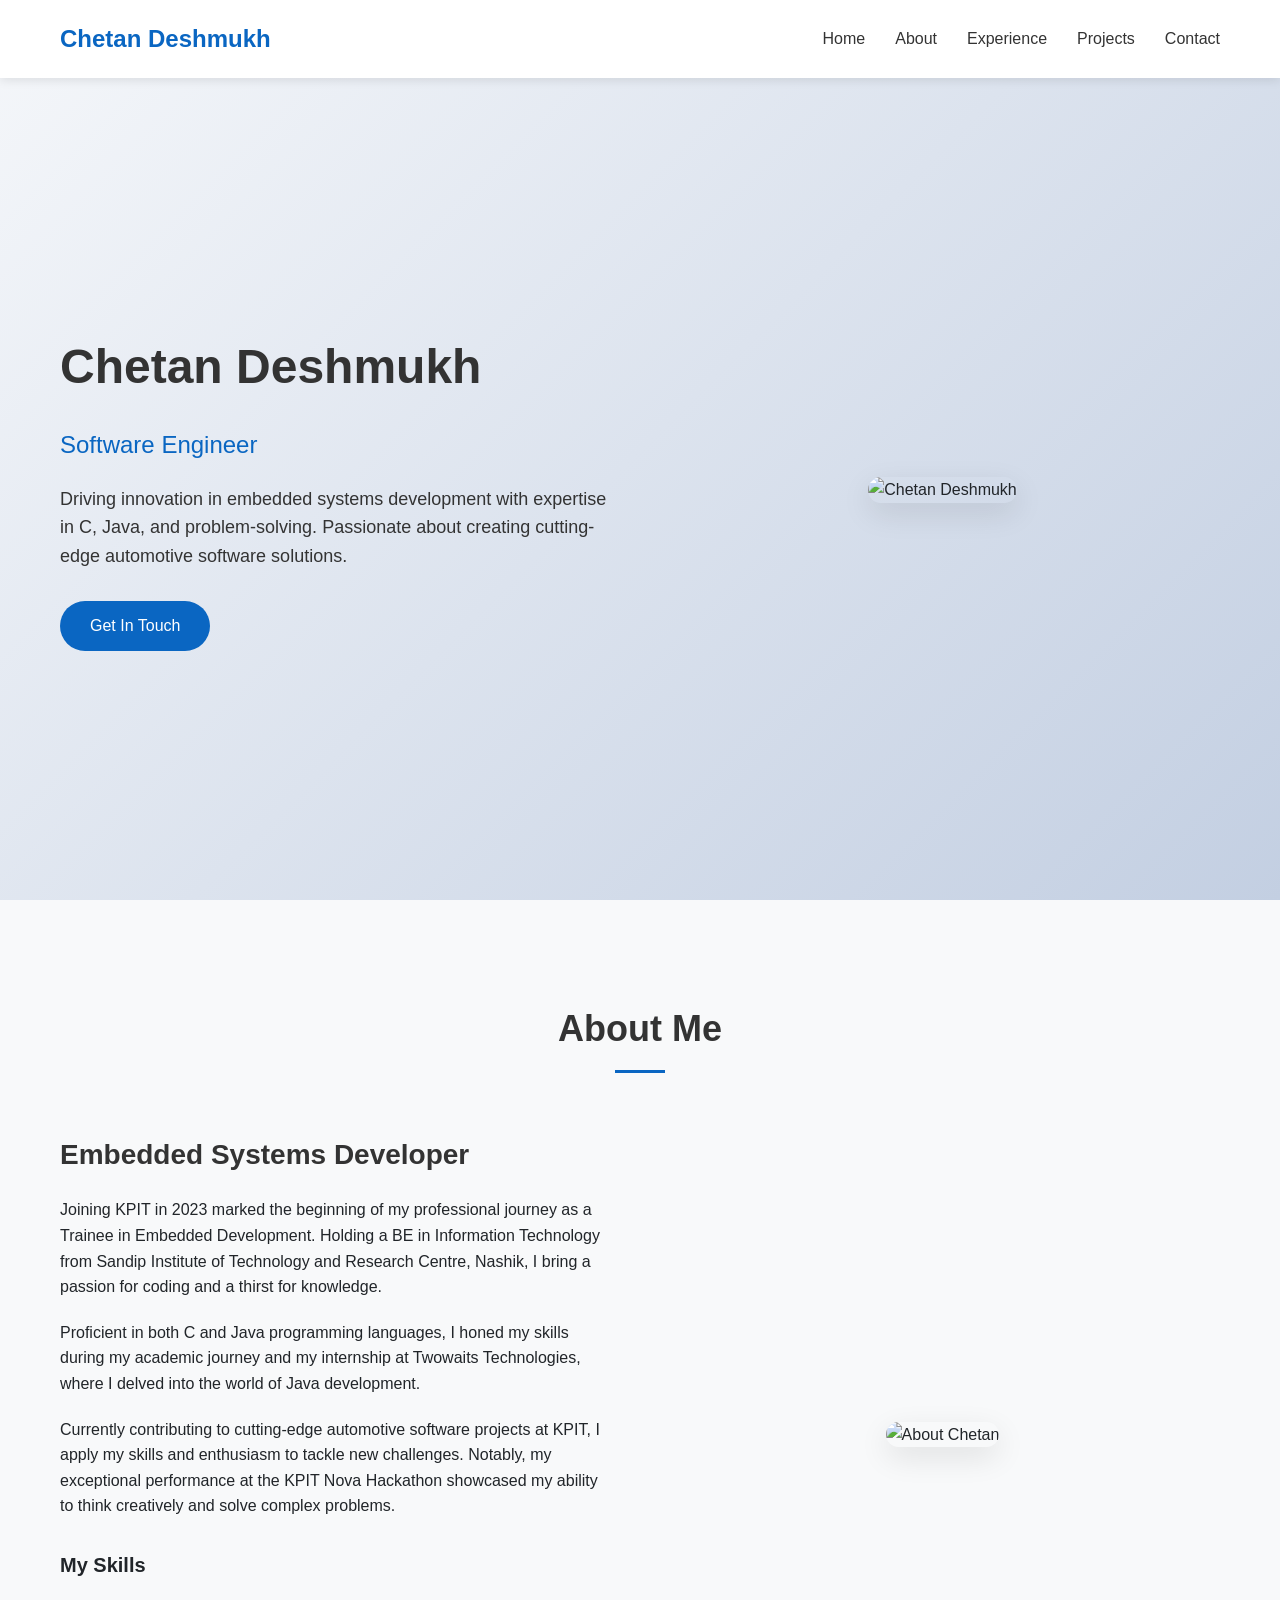
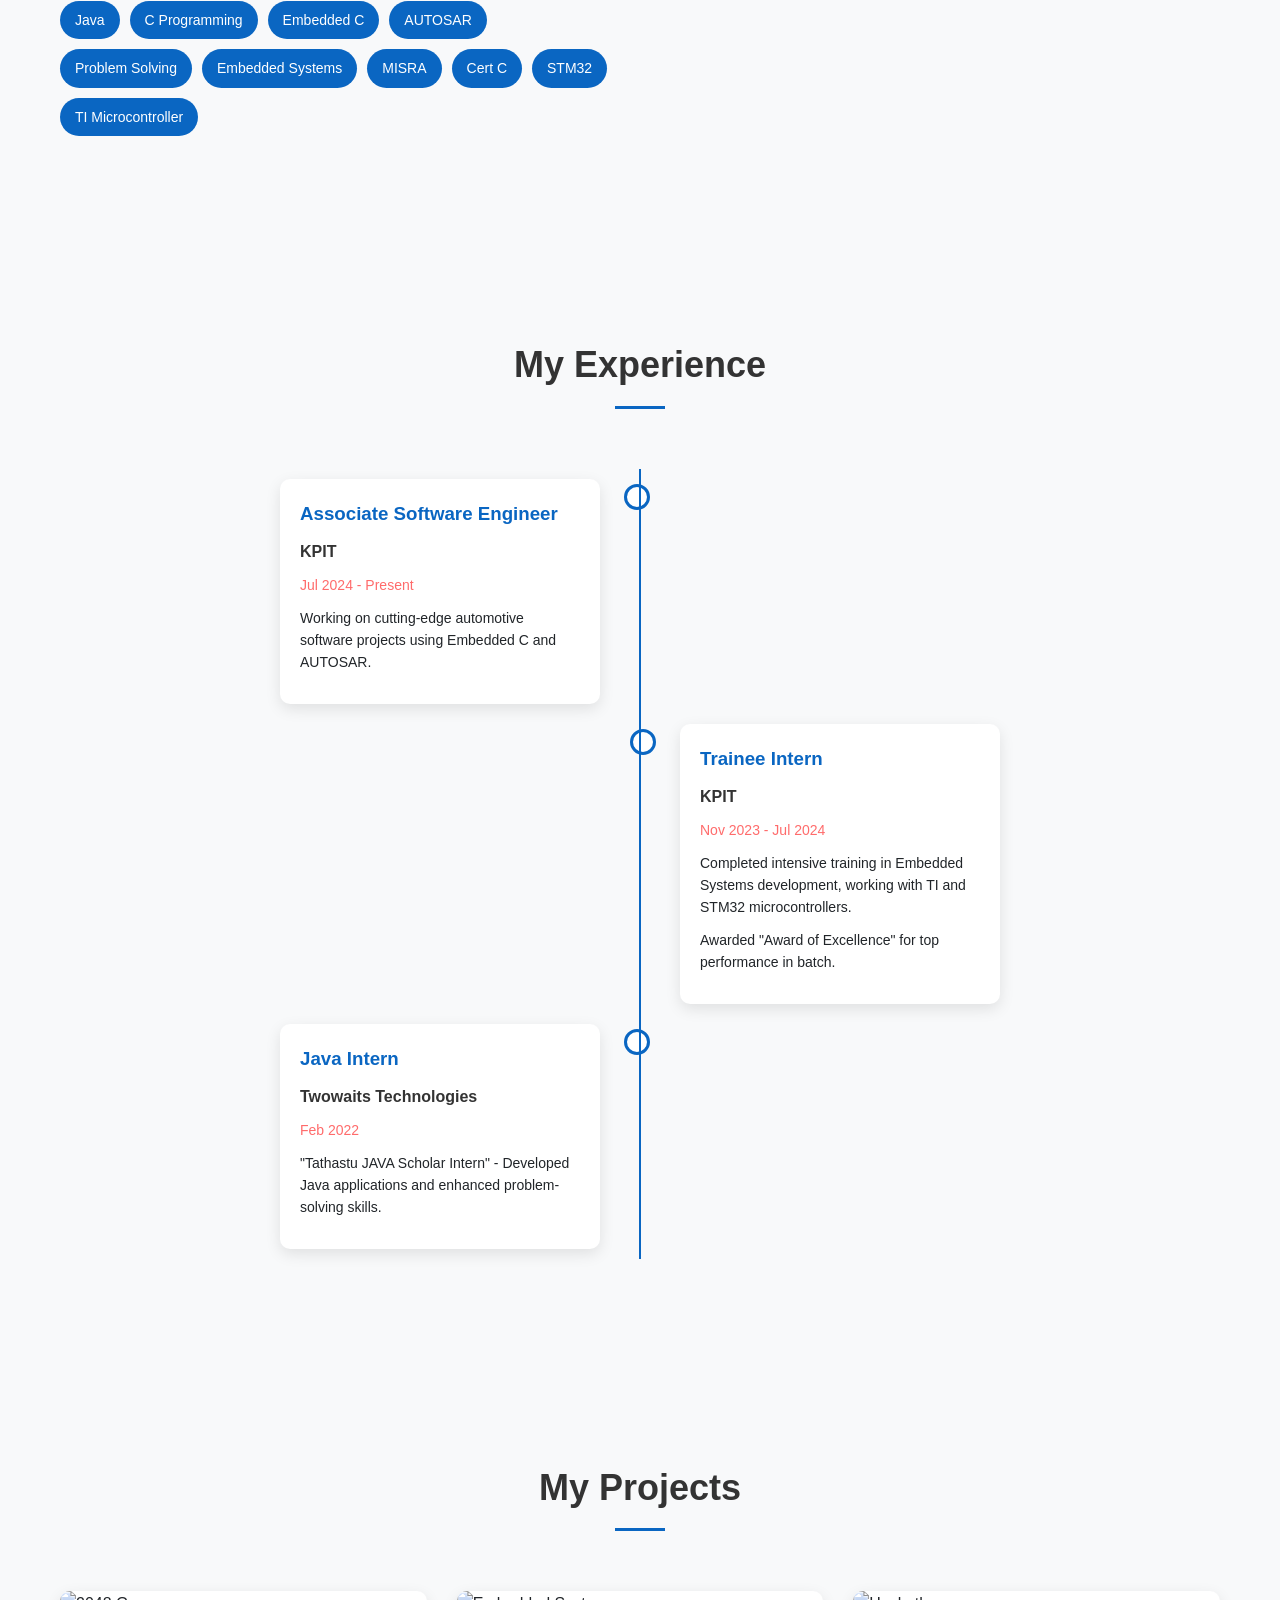
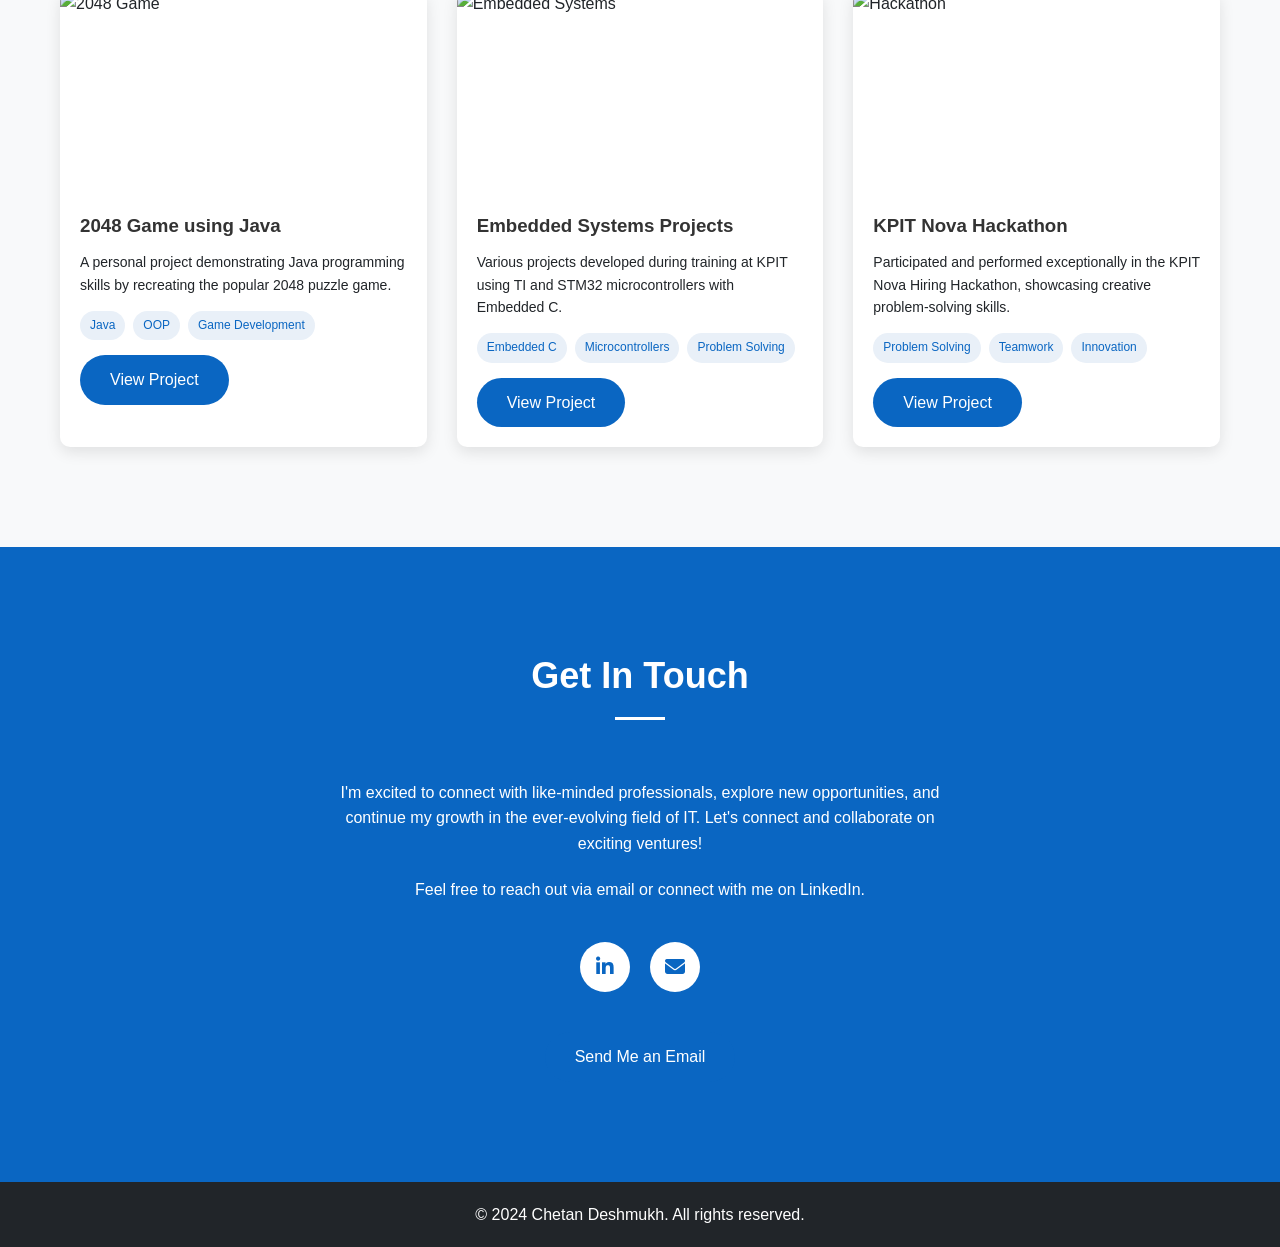
==== index.html @ 8b47ac36 "Initial Commit" ====
<!DOCTYPE html>
<html lang="en">
<head>
    <meta charset="UTF-8">
    <meta name="viewport" content="width=device-width, initial-scale=1.0">
    <title>Chetan Deshmukh | Associate Software Engineer</title>
    <link rel="stylesheet" href="https://cdnjs.cloudflare.com/ajax/libs/font-awesome/6.4.0/css/all.min.css">
    <style>
        :root {
            --primary-color: #0a66c2;
            --secondary-color: #333;
            --light-color: #f8f9fa;
            --dark-color: #212529;
            --accent-color: #ff6b6b;
        }
        
        * {
            margin: 0;
            padding: 0;
            box-sizing: border-box;
            font-family: 'Segoe UI', Tahoma, Geneva, Verdana, sans-serif;
        }
        
        body {
            background-color: var(--light-color);
            color: var(--dark-color);
            line-height: 1.6;
        }
        
        a {
            text-decoration: none;
            color: var(--primary-color);
        }
        
        .container {
            max-width: 1200px;
            margin: 0 auto;
            padding: 0 20px;
        }
        
        /* Header */
        header {
            background-color: white;
            box-shadow: 0 2px 10px rgba(0, 0, 0, 0.1);
            position: fixed;
            width: 100%;
            top: 0;
            z-index: 1000;
        }
        
        nav {
            display: flex;
            justify-content: space-between;
            align-items: center;
            padding: 20px 0;
        }
        
        .logo {
            font-size: 24px;
            font-weight: 700;
            color: var(--primary-color);
        }
        
        .nav-links {
            display: flex;
            list-style: none;
        }
        
        .nav-links li {
            margin-left: 30px;
        }
        
        .nav-links a {
            color: var(--secondary-color);
            font-weight: 500;
            transition: color 0.3s;
        }
        
        .nav-links a:hover {
            color: var(--primary-color);
        }
        
        .hamburger {
            display: none;
            cursor: pointer;
        }
        
        /* Hero Section */
        .hero {
            height: 100vh;
            display: flex;
            align-items: center;
            padding-top: 80px;
            background: linear-gradient(135deg, #f5f7fa 0%, #c3cfe2 100%);
        }
        
        .hero-content {
            display: flex;
            align-items: center;
            justify-content: space-between;
        }
        
        .hero-text {
            flex: 1;
            padding-right: 50px;
        }
        
        .hero-text h1 {
            font-size: 48px;
            margin-bottom: 20px;
            color: var(--secondary-color);
        }
        
        .hero-text h2 {
            font-size: 24px;
            color: var(--primary-color);
            margin-bottom: 20px;
            font-weight: 500;
        }
        
        .hero-text p {
            font-size: 18px;
            margin-bottom: 30px;
            color: var(--secondary-color);
        }
        
        .btn {
            display: inline-block;
            background-color: var(--primary-color);
            color: white;
            padding: 12px 30px;
            border-radius: 30px;
            font-weight: 500;
            transition: all 0.3s;
            border: none;
            cursor: pointer;
        }
        
        .btn:hover {
            background-color: #084a8e;
            transform: translateY(-3px);
        }
        
        .hero-image {
            flex: 1;
            text-align: center;
        }
        
        .hero-image img {
            max-width: 100%;
            border-radius: 20px;
            box-shadow: 0 10px 30px rgba(0, 0, 0, 0.1);
        }
        
        /* About Section */
        .section {
            padding: 100px 0;
        }
        
        .section-title {
            text-align: center;
            margin-bottom: 60px;
        }
        
        .section-title h2 {
            font-size: 36px;
            color: var(--secondary-color);
            position: relative;
            display: inline-block;
            padding-bottom: 15px;
        }
        
        .section-title h2::after {
            content: '';
            position: absolute;
            width: 50px;
            height: 3px;
            background-color: var(--primary-color);
            bottom: 0;
            left: 50%;
            transform: translateX(-50%);
        }
        
        .about-content {
            display: flex;
            align-items: center;
            justify-content: space-between;
        }
        
        .about-text {
            flex: 1;
            padding-right: 50px;
        }
        
        .about-text h3 {
            font-size: 28px;
            margin-bottom: 20px;
            color: var(--secondary-color);
        }
        
        .about-text p {
            margin-bottom: 20px;
            font-size: 16px;
        }
        
        .skills {
            margin-top: 30px;
        }
        
        .skills h4 {
            margin-bottom: 20px;
            font-size: 20px;
        }
        
        .skill-tags {
            display: flex;
            flex-wrap: wrap;
            gap: 10px;
        }
        
        .skill-tag {
            background-color: var(--primary-color);
            color: white;
            padding: 8px 15px;
            border-radius: 20px;
            font-size: 14px;
        }
        
        .about-image {
            flex: 1;
            text-align: center;
        }
        
        .about-image img {
            max-width: 100%;
            border-radius: 20px;
            box-shadow: 0 10px 30px rgba(0, 0, 0, 0.1);
        }
        
        /* Experience Section */
        .timeline {
            position: relative;
            max-width: 800px;
            margin: 0 auto;
        }
        
        .timeline::after {
            content: '';
            position: absolute;
            width: 2px;
            background-color: var(--primary-color);
            top: 0;
            bottom: 0;
            left: 50%;
            margin-left: -1px;
        }
        
        .timeline-item {
            padding: 10px 40px;
            position: relative;
            width: 50%;
            box-sizing: border-box;
        }
        
        .timeline-item::after {
            content: '';
            position: absolute;
            width: 20px;
            height: 20px;
            background-color: white;
            border: 3px solid var(--primary-color);
            border-radius: 50%;
            top: 15px;
            z-index: 1;
        }
        
        .left {
            left: 0;
        }
        
        .right {
            left: 50%;
        }
        
        .left::after {
            right: -10px;
        }
        
        .right::after {
            left: -10px;
        }
        
        .timeline-content {
            padding: 20px;
            background-color: white;
            border-radius: 10px;
            box-shadow: 0 5px 15px rgba(0, 0, 0, 0.1);
        }
        
        .timeline-content h3 {
            margin-bottom: 10px;
            color: var(--primary-color);
        }
        
        .timeline-content h4 {
            margin-bottom: 10px;
            color: var(--secondary-color);
        }
        
        .timeline-content p {
            margin-bottom: 10px;
            font-size: 14px;
        }
        
        .timeline-date {
            color: var(--accent-color);
            font-weight: 500;
        }
        
        /* Projects Section */
        .projects-grid {
            display: grid;
            grid-template-columns: repeat(auto-fill, minmax(300px, 1fr));
            gap: 30px;
        }
        
        .project-card {
            background-color: white;
            border-radius: 10px;
            overflow: hidden;
            box-shadow: 0 5px 15px rgba(0, 0, 0, 0.1);
            transition: transform 0.3s;
        }
        
        .project-card:hover {
            transform: translateY(-10px);
        }
        
        .project-image {
            height: 200px;
            overflow: hidden;
        }
        
        .project-image img {
            width: 100%;
            height: 100%;
            object-fit: cover;
            transition: transform 0.5s;
        }
        
        .project-card:hover .project-image img {
            transform: scale(1.1);
        }
        
        .project-info {
            padding: 20px;
        }
        
        .project-info h3 {
            margin-bottom: 10px;
            color: var(--secondary-color);
        }
        
        .project-info p {
            margin-bottom: 15px;
            font-size: 14px;
        }
        
        .project-tags {
            display: flex;
            flex-wrap: wrap;
            gap: 8px;
            margin-bottom: 15px;
        }
        
        .project-tag {
            background-color: #e9f0f8;
            color: var(--primary-color);
            padding: 5px 10px;
            border-radius: 15px;
            font-size: 12px;
        }
        
        /* Contact Section */
        .contact {
            background-color: var(--primary-color);
            color: white;
            text-align: center;
        }
        
        .contact .section-title h2 {
            color: white;
        }
        
        .contact .section-title h2::after {
            background-color: white;
        }
        
        .contact-info {
            max-width: 600px;
            margin: 0 auto 40px;
        }
        
        .contact-info p {
            margin-bottom: 20px;
        }
        
        .social-links {
            display: flex;
            justify-content: center;
            gap: 20px;
            margin-bottom: 40px;
        }
        
        .social-link {
            width: 50px;
            height: 50px;
            border-radius: 50%;
            background-color: white;
            color: var(--primary-color);
            display: flex;
            align-items: center;
            justify-content: center;
            font-size: 20px;
            transition: all 0.3s;
        }
        
        .social-link:hover {
            transform: translateY(-5px);
            box-shadow: 0 5px 15px rgba(0, 0, 0, 0.2);
        }
        
        /* Footer */
        footer {
            background-color: var(--dark-color);
            color: white;
            text-align: center;
            padding: 20px 0;
        }
        
        /* Responsive Design */
        @media (max-width: 992px) {
            .hero-content, .about-content {
                flex-direction: column;
            }
            
            .hero-text, .about-text {
                padding-right: 0;
                margin-bottom: 40px;
                text-align: center;
            }
            
            .hero-image, .about-image {
                margin-top: 40px;
            }
            
            .timeline::after {
                left: 31px;
            }
            
            .timeline-item {
                width: 100%;
                padding-left: 70px;
                padding-right: 25px;
            }
            
            .timeline-item::after {
                left: 21px;
            }
            
            .left, .right {
                left: 0;
            }
        }
        
        @media (max-width: 768px) {
            .nav-links {
                display: none;
                position: absolute;
                top: 80px;
                left: 0;
                width: 100%;
                background-color: white;
                flex-direction: column;
                padding: 20px 0;
                box-shadow: 0 5px 10px rgba(0, 0, 0, 0.1);
            }
            
            .nav-links.active {
                display: flex;
            }
            
            .nav-links li {
                margin: 10px 0;
                text-align: center;
            }
            
            .hamburger {
                display: block;
            }
            
            .hero-text h1 {
                font-size: 36px;
            }
            
            .hero-text h2 {
                font-size: 20px;
            }
            
            .section-title h2 {
                font-size: 30px;
            }
        }
    </style>
</head>
<body>
    <!-- Header -->
    <header>
        <div class="container">
            <nav>
                <div class="logo">Chetan Deshmukh</div>
                <ul class="nav-links">
                    <li><a href="#home">Home</a></li>
                    <li><a href="#about">About</a></li>
                    <li><a href="#experience">Experience</a></li>
                    <li><a href="#projects">Projects</a></li>
                    <li><a href="#contact">Contact</a></li>
                </ul>
                <div class="hamburger">
                    <i class="fas fa-bars"></i>
                </div>
            </nav>
        </div>
    </header>

    <!-- Hero Section -->
    <section class="hero" id="home">
        <div class="container">
            <div class="hero-content">
                <div class="hero-text">
                    <h1>Chetan Deshmukh</h1>
                    <h2>Software Engineer</h2>
                    <p>Driving innovation in embedded systems development with expertise in C, Java, and problem-solving. Passionate about creating cutting-edge automotive software solutions.</p>
                    <a href="#contact" class="btn">Get In Touch</a>
                </div>
                <div class="hero-image">
                    <img src="https://images.unsplash.com/photo-1571171637578-41bc2dd41cd2?ixlib=rb-4.0.3&ixid=M3wxMjA3fDB8MHxwaG90by1wYWdlfHx8fGVufDB8fHx8fA%3D%3D&auto=format&fit=crop&w=800&q=80" alt="Chetan Deshmukh">
                </div>
            </div>
        </div>
    </section>

    <!-- About Section -->
    <section class="section" id="about">
        <div class="container">
            <div class="section-title">
                <h2>About Me</h2>
            </div>
            <div class="about-content">
                <div class="about-text">
                    <h3>Embedded Systems Developer</h3>
                    <p>Joining KPIT in 2023 marked the beginning of my professional journey as a Trainee in Embedded Development. Holding a BE in Information Technology from Sandip Institute of Technology and Research Centre, Nashik, I bring a passion for coding and a thirst for knowledge.</p>
                    <p>Proficient in both C and Java programming languages, I honed my skills during my academic journey and my internship at Twowaits Technologies, where I delved into the world of Java development.</p>
                    <p>Currently contributing to cutting-edge automotive software projects at KPIT, I apply my skills and enthusiasm to tackle new challenges. Notably, my exceptional performance at the KPIT Nova Hackathon showcased my ability to think creatively and solve complex problems.</p>
                    
                    <div class="skills">
                        <h4>My Skills</h4>
                        <div class="skill-tags">
                            <span class="skill-tag">Java</span>
                            <span class="skill-tag">C Programming</span>
                            <span class="skill-tag">Embedded C</span>
                            <span class="skill-tag">AUTOSAR</span>
                            <span class="skill-tag">Problem Solving</span>
                            <span class="skill-tag">Embedded Systems</span>
                            <span class="skill-tag">MISRA</span>
                            <span class="skill-tag">Cert C</span>
                            <span class="skill-tag">STM32</span>
                            <span class="skill-tag">TI Microcontroller</span>
                        </div>
                    </div>
                </div>
                <div class="about-image">
                    <img src="https://images.unsplash.com/photo-1551033406-611cf9a28f67?ixlib=rb-4.0.3&ixid=M3wxMjA3fDB8MHxwaG90by1wYWdlfHx8fGVufDB8fHx8fA%3D%3D&auto=format&fit=crop&w=800&q=80" alt="About Chetan">
                </div>
            </div>
        </div>
    </section>

    <!-- Experience Section -->
    <section class="section" id="experience">
        <div class="container">
            <div class="section-title">
                <h2>My Experience</h2>
            </div>
            <div class="timeline">
                <div class="timeline-item left">
                    <div class="timeline-content">
                        <h3>Associate Software Engineer</h3>
                        <h4>KPIT</h4>
                        <p class="timeline-date">Jul 2024 - Present</p>
                        <p>Working on cutting-edge automotive software projects using Embedded C and AUTOSAR.</p>
                    </div>
                </div>
                <div class="timeline-item right">
                    <div class="timeline-content">
                        <h3>Trainee Intern</h3>
                        <h4>KPIT</h4>
                        <p class="timeline-date">Nov 2023 - Jul 2024</p>
                        <p>Completed intensive training in Embedded Systems development, working with TI and STM32 microcontrollers.</p>
                        <p>Awarded "Award of Excellence" for top performance in batch.</p>
                    </div>
                </div>
                <div class="timeline-item left">
                    <div class="timeline-content">
                        <h3>Java Intern</h3>
                        <h4>Twowaits Technologies</h4>
                        <p class="timeline-date">Feb 2022</p>
                        <p>"Tathastu JAVA Scholar Intern" - Developed Java applications and enhanced problem-solving skills.</p>
                    </div>
                </div>
            </div>
        </div>
    </section>

    <!-- Projects Section -->
    <section class="section" id="projects">
        <div class="container">
            <div class="section-title">
                <h2>My Projects</h2>
            </div>
            <div class="projects-grid">
                <div class="project-card">
                    <div class="project-image">
                        <img src="https://images.unsplash.com/photo-1555774698-0b77e0d5fac6?ixlib=rb-4.0.3&ixid=M3wxMjA3fDB8MHxwaG90by1wYWdlfHx8fGVufDB8fHx8fA%3D%3D&auto=format&fit=crop&w=800&q=80" alt="2048 Game">
                    </div>
                    <div class="project-info">
                        <h3>2048 Game using Java</h3>
                        <p>A personal project demonstrating Java programming skills by recreating the popular 2048 puzzle game.</p>
                        <div class="project-tags">
                            <span class="project-tag">Java</span>
                            <span class="project-tag">OOP</span>
                            <span class="project-tag">Game Development</span>
                        </div>
                        <a href="#" class="btn">View Project</a>
                    </div>
                </div>
                <div class="project-card">
                    <div class="project-image">
                        <img src="https://images.unsplash.com/photo-1581094794329-c8112a89af12?ixlib=rb-4.0.3&ixid=M3wxMjA3fDB8MHxwaG90by1wYWdlfHx8fGVufDB8fHx8fA%3D%3D&auto=format&fit=crop&w=800&q=80" alt="Embedded Systems">
                    </div>
                    <div class="project-info">
                        <h3>Embedded Systems Projects</h3>
                        <p>Various projects developed during training at KPIT using TI and STM32 microcontrollers with Embedded C.</p>
                        <div class="project-tags">
                            <span class="project-tag">Embedded C</span>
                            <span class="project-tag">Microcontrollers</span>
                            <span class="project-tag">Problem Solving</span>
                        </div>
                        <a href="#" class="btn">View Project</a>
                    </div>
                </div>
                <div class="project-card">
                    <div class="project-image">
                        <img src="https://images.unsplash.com/photo-1551288049-bebda4e38f71?ixlib=rb-4.0.3&ixid=M3wxMjA3fDB8MHxwaG90by1wYWdlfHx8fGVufDB8fHx8fA%3D%3D&auto=format&fit=crop&w=800&q=80" alt="Hackathon">
                    </div>
                    <div class="project-info">
                        <h3>KPIT Nova Hackathon</h3>
                        <p>Participated and performed exceptionally in the KPIT Nova Hiring Hackathon, showcasing creative problem-solving skills.</p>
                        <div class="project-tags">
                            <span class="project-tag">Problem Solving</span>
                            <span class="project-tag">Teamwork</span>
                            <span class="project-tag">Innovation</span>
                        </div>
                        <a href="#" class="btn">View Project</a>
                    </div>
                </div>
            </div>
        </div>
    </section>

    <!-- Contact Section -->
    <section class="section contact" id="contact">
        <div class="container">
            <div class="section-title">
                <h2>Get In Touch</h2>
            </div>
            <div class="contact-info">
                <p>I'm excited to connect with like-minded professionals, explore new opportunities, and continue my growth in the ever-evolving field of IT. Let's connect and collaborate on exciting ventures!</p>
                <p>Feel free to reach out via email or connect with me on LinkedIn.</p>
            </div>
            <div class="social-links">
                <a href="https://www.linkedin.com/in/chetanhdeshmukh/" class="social-link"><i class="fab fa-linkedin-in"></i></a>
                <!-- <a href="#" class="social-link"><i class="fab fa-github"></i></a> -->
                <!-- <a href="#" class="social-link"><i class="fab fa-twitter"></i></a> -->
                <a href="mailto:support@chetandeshmukh.in" class="social-link"><i class="fas fa-envelope"></i></a>
            </div>
            <a href="mailto:support@chetandeshmukh.in" class="btn">Send Me an Email</a>
        </div>
    </section>

    <!-- Footer -->
    <footer>
        <div class="container">
            <p>&copy; 2024 Chetan Deshmukh. All rights reserved.</p>
        </div>
    </footer>

    <script>
        // Mobile Navigation
        const hamburger = document.querySelector('.hamburger');
        const navLinks = document.querySelector('.nav-links');
        
        hamburger.addEventListener('click', () => {
            navLinks.classList.toggle('active');
        });
        
        // Smooth Scrolling
        document.querySelectorAll('a[href^="#"]').forEach(anchor => {
            anchor.addEventListener('click', function (e) {
                e.preventDefault();
                
                document.querySelector(this.getAttribute('href')).scrollIntoView({
                    behavior: 'smooth'
                });
                
                // Close mobile menu if open
                navLinks.classList.remove('active');
            });
        });
        
        // Scroll Animation
        const animateOnScroll = () => {
            const elements = document.querySelectorAll('.timeline-item, .project-card');
            
            elements.forEach(element => {
                const elementPosition = element.getBoundingClientRect().top;
                const screenPosition = window.innerHeight / 1.3;
                
                if (elementPosition < screenPosition) {
                    element.style.opacity = '1';
                    element.style.transform = 'translateY(0)';
                }
            });
        };
        
        // Set initial state
        document.querySelectorAll('.timeline-item, .project-card').forEach(element => {
            element.style.opacity = '0';
            element.style.transform = 'translateY(20px)';
            element.style.transition = 'all 0.5s ease';
        });
        
        window.addEventListener('scroll', animateOnScroll);
        window.addEventListener('load', animateOnScroll);
    </script>
</body>
</html>
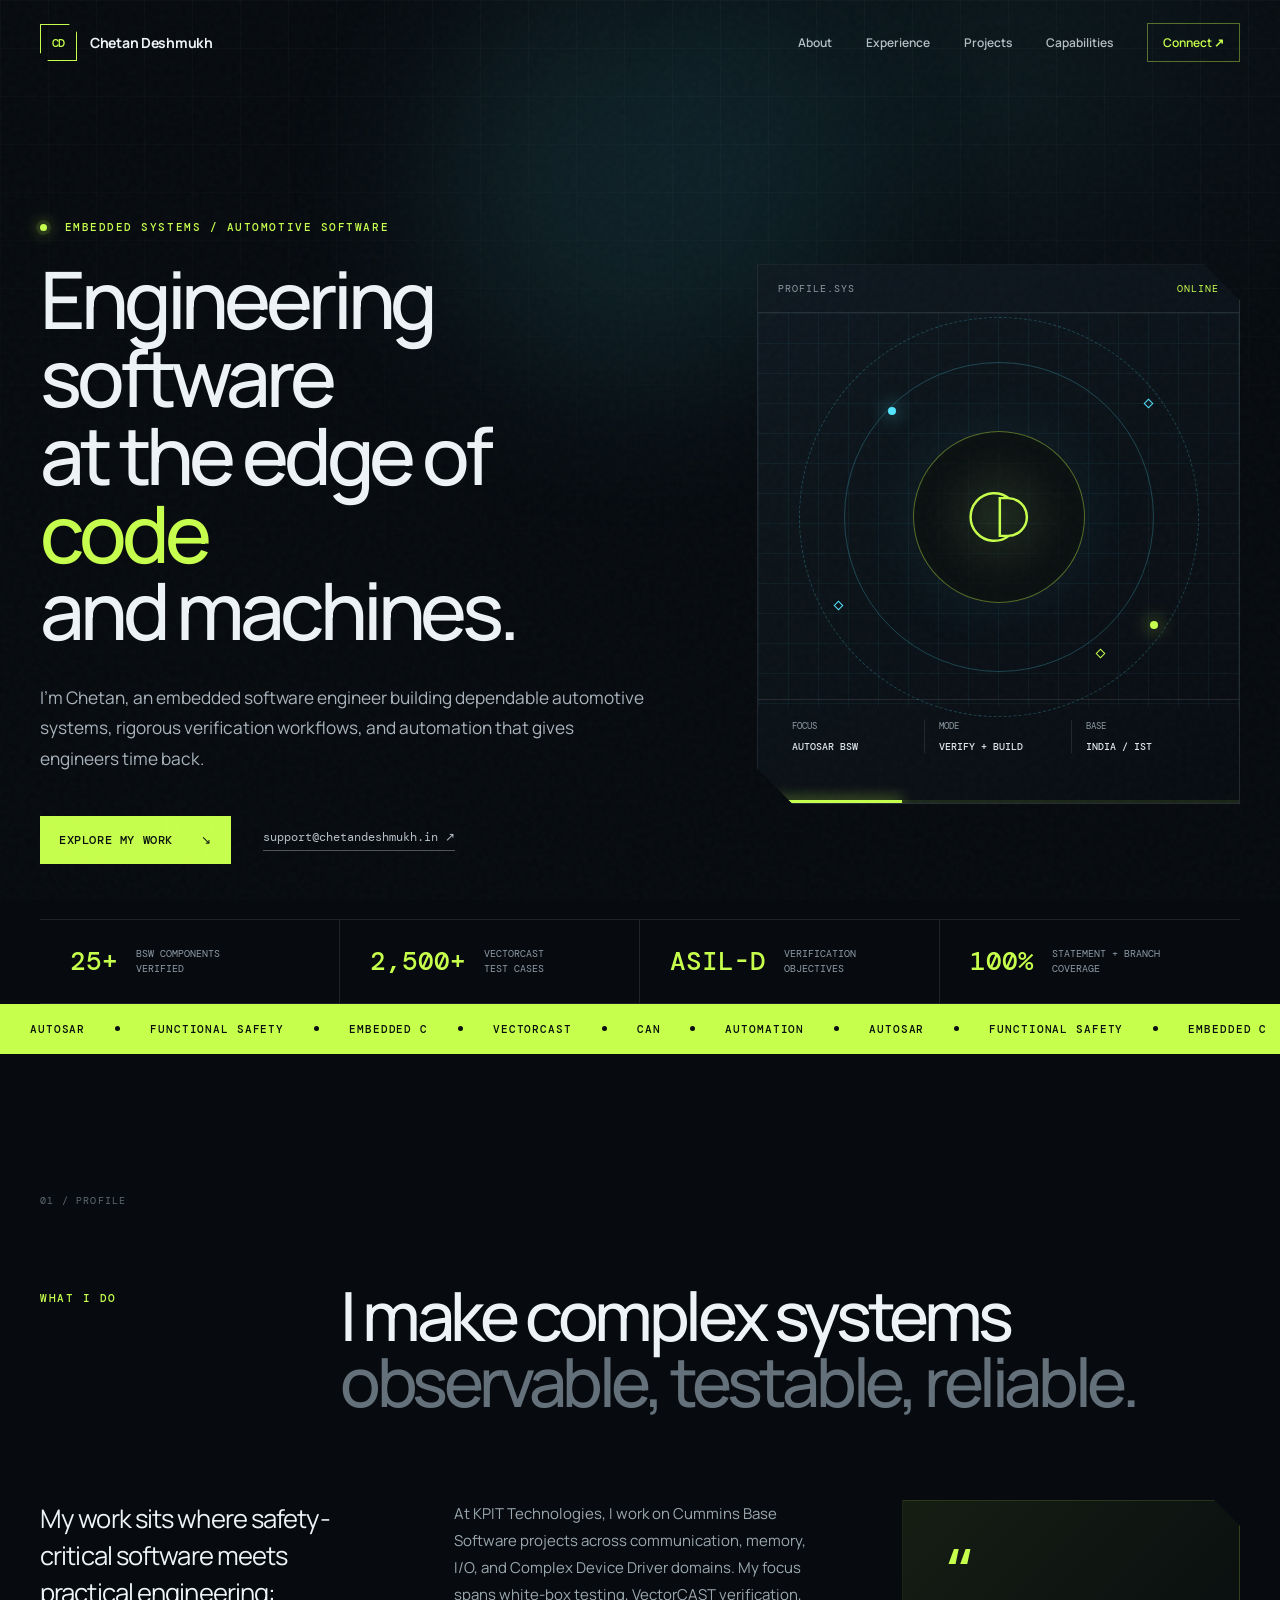
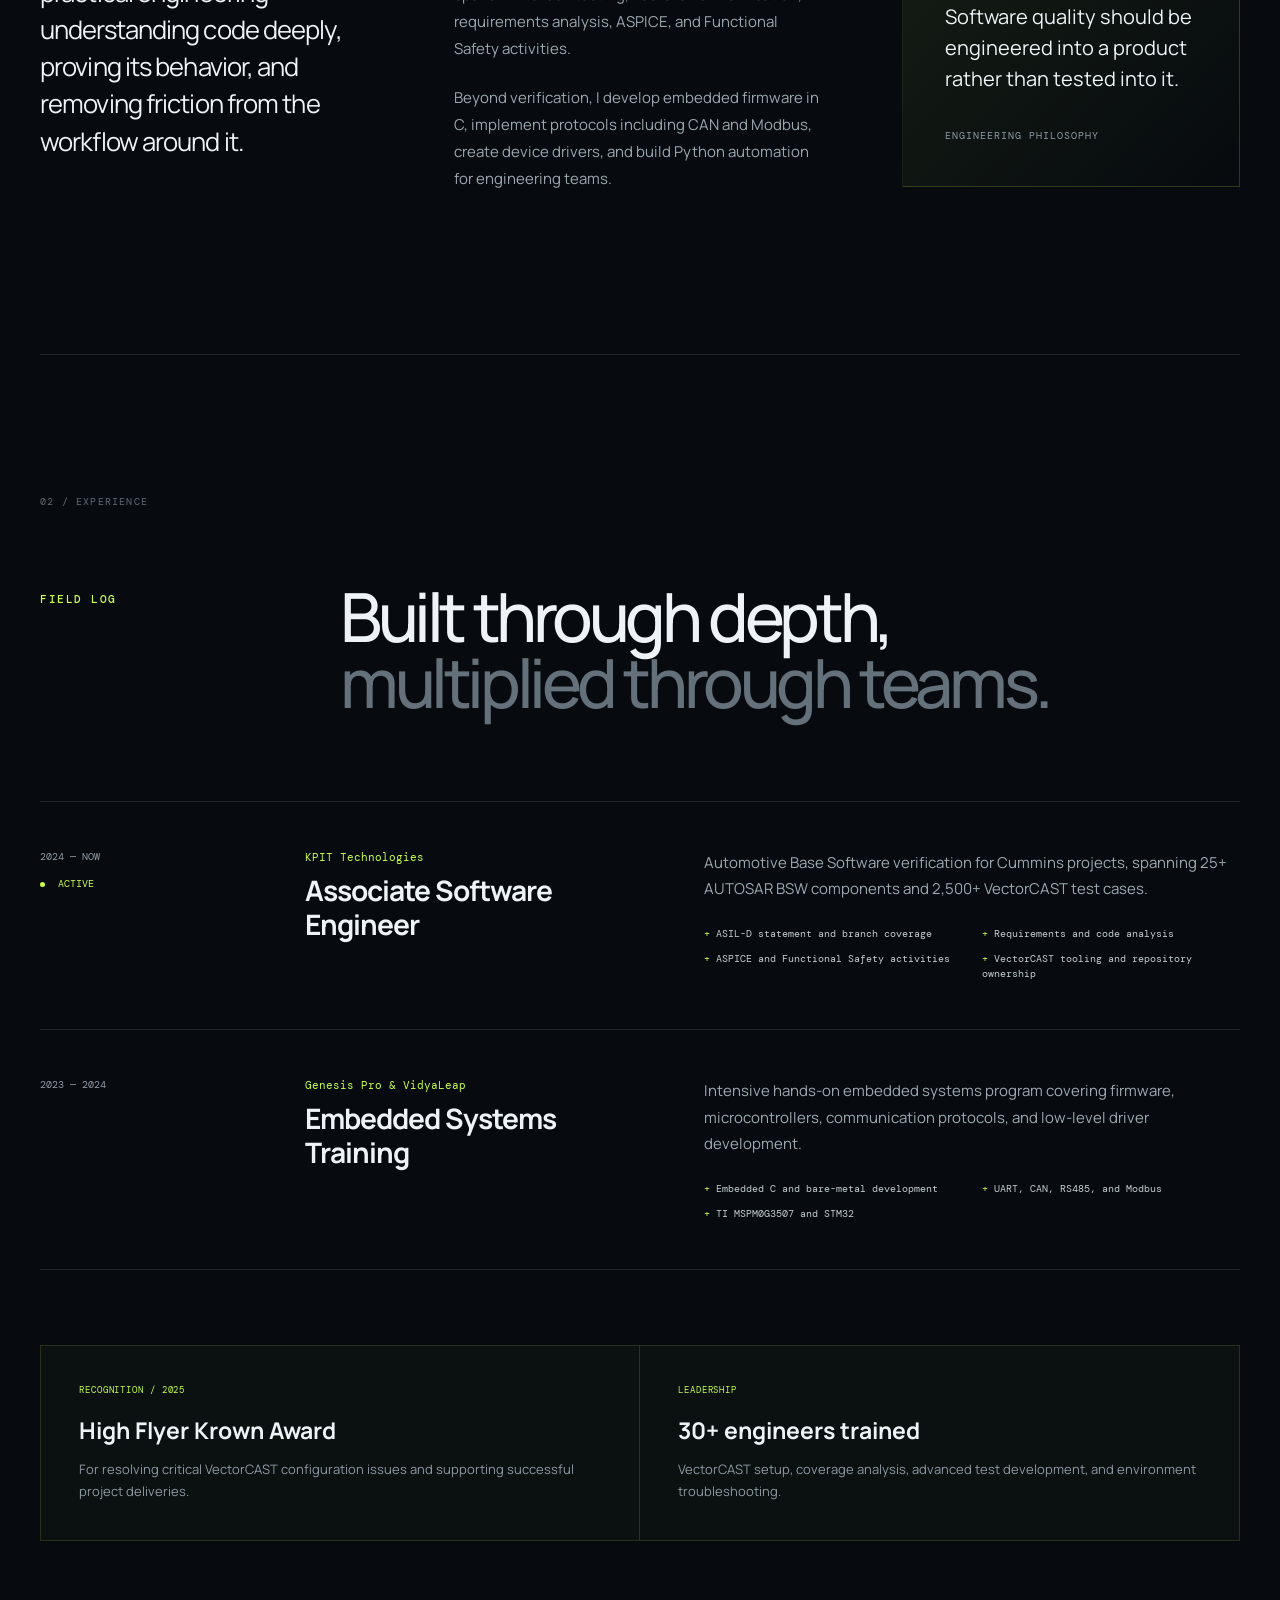
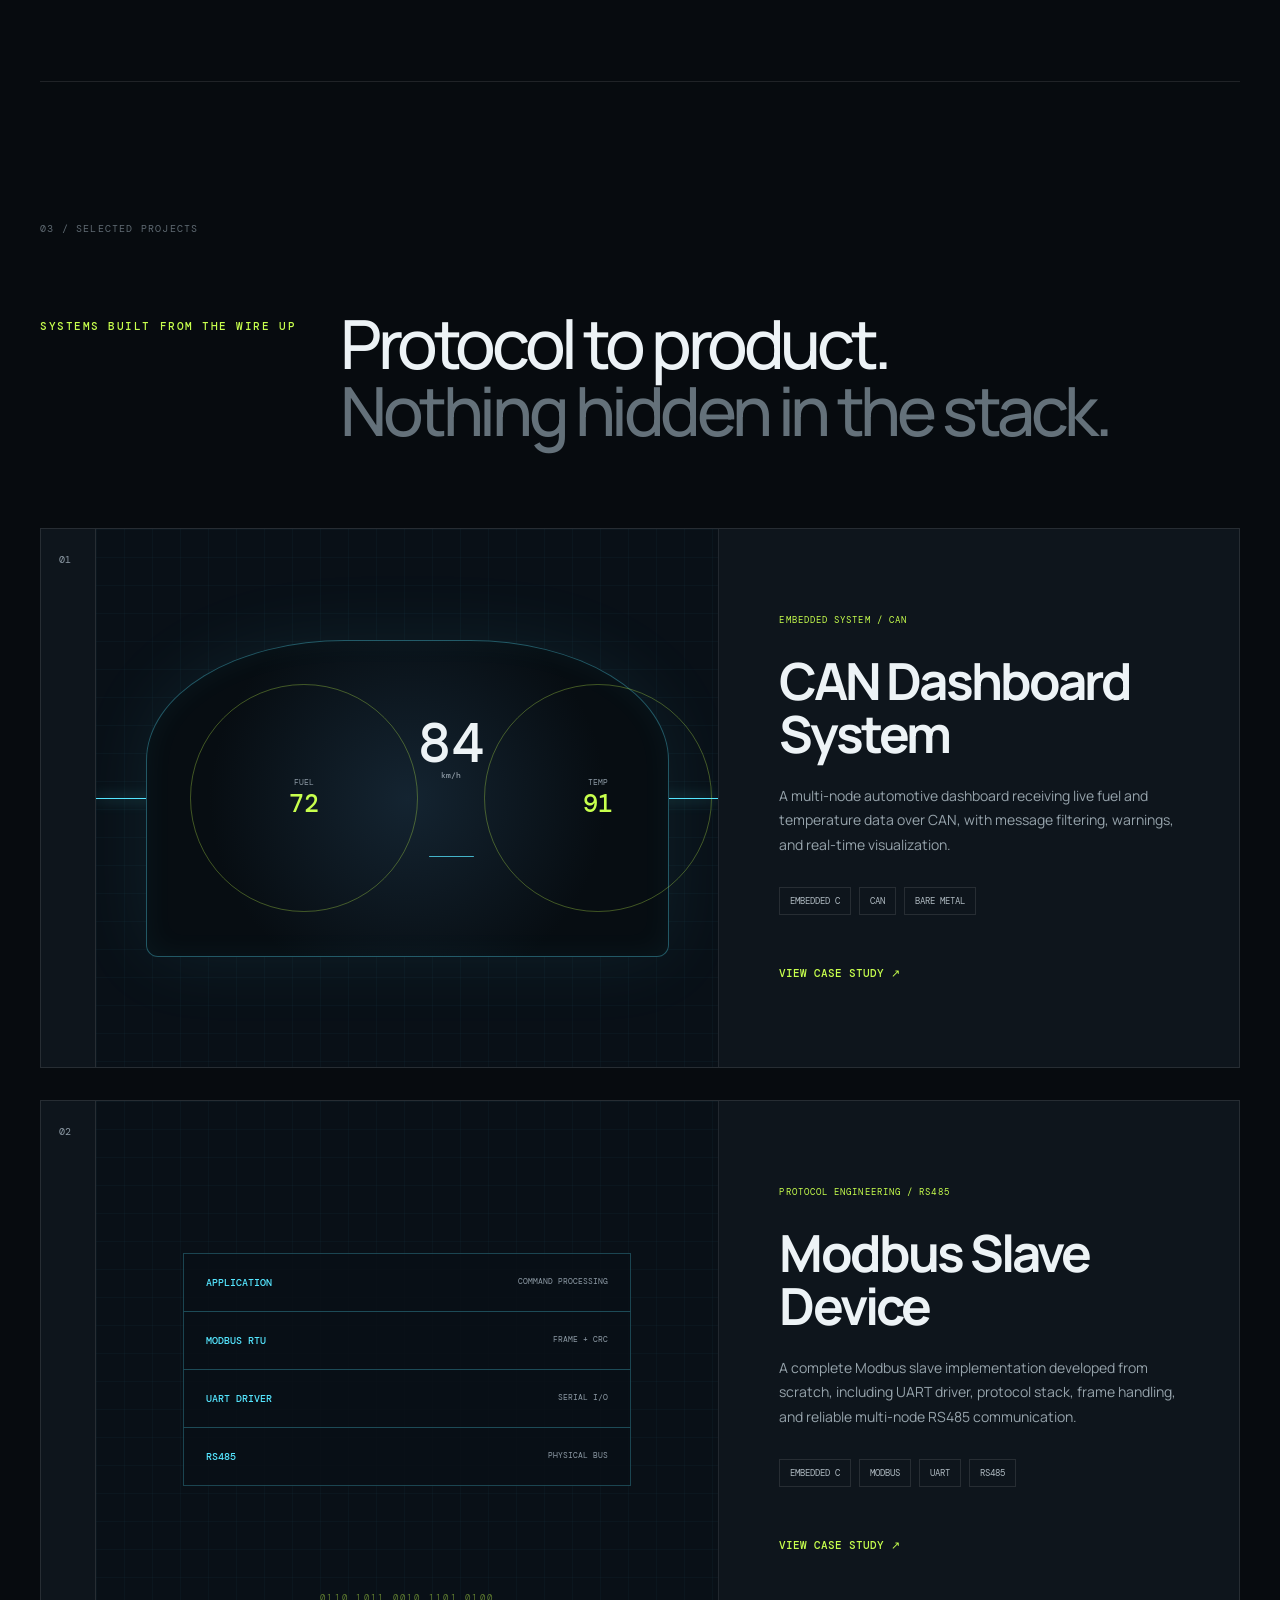
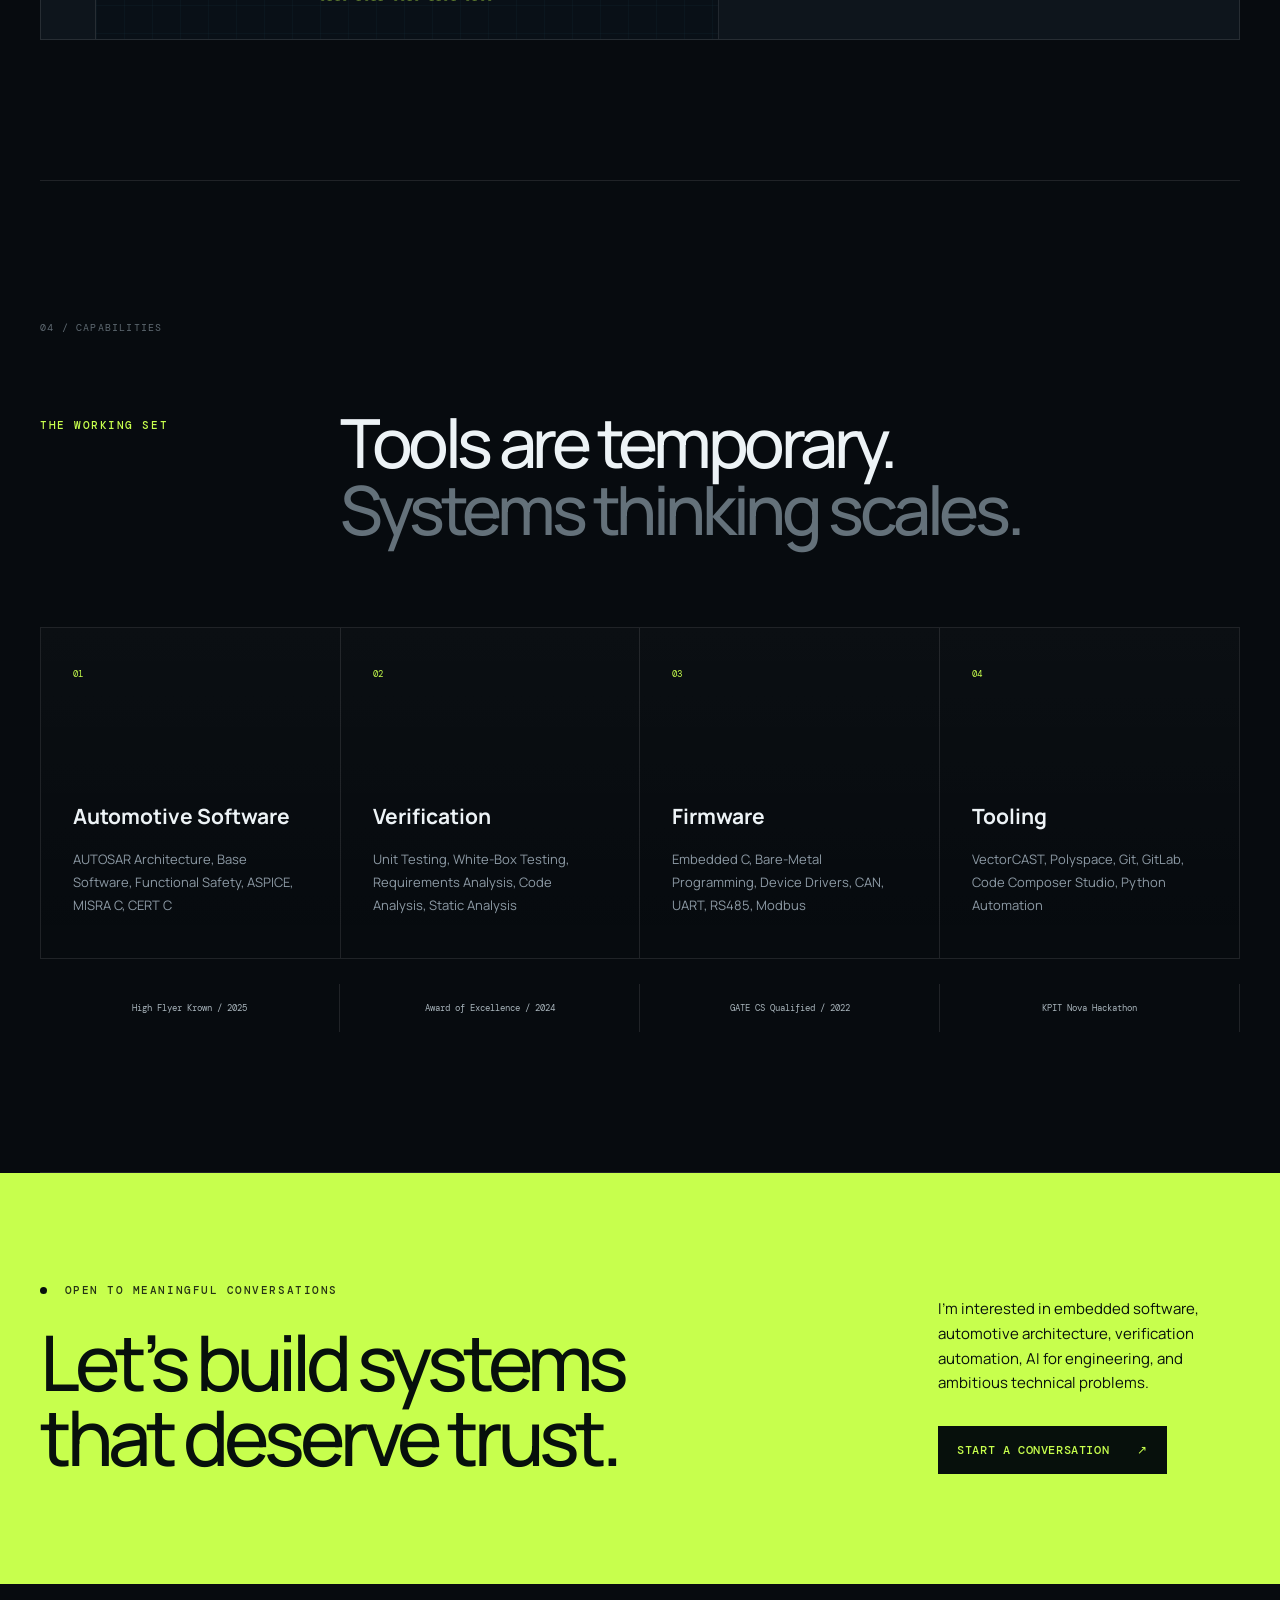
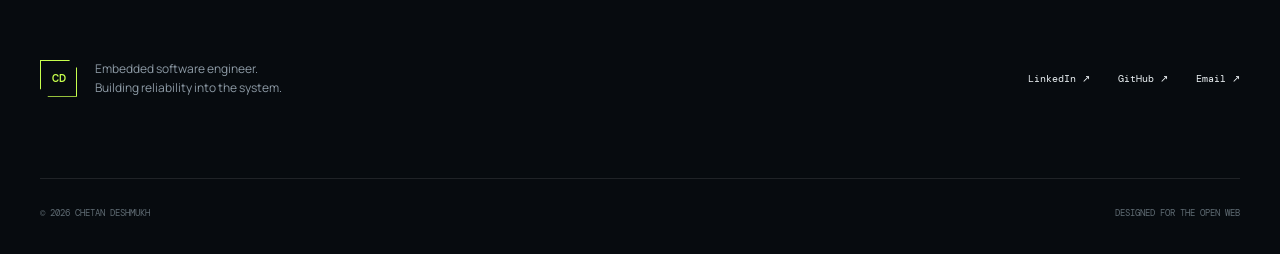
==== commit ff70afb7: "Redesign portfolio and add maintenance documentation" ====
--- a/index.html
+++ b/index.html
@@ -3,755 +3,290 @@
 <head>
     <meta charset="UTF-8">
     <meta name="viewport" content="width=device-width, initial-scale=1.0">
-    <title>Chetan Deshmukh | Associate Software Engineer</title>
-    <link rel="stylesheet" href="https://cdnjs.cloudflare.com/ajax/libs/font-awesome/6.4.0/css/all.min.css">
-    <style>
-        :root {
-            --primary-color: #0a66c2;
-            --secondary-color: #333;
-            --light-color: #f8f9fa;
-            --dark-color: #212529;
-            --accent-color: #ff6b6b;
-        }
-        
-        * {
-            margin: 0;
-            padding: 0;
-            box-sizing: border-box;
-            font-family: 'Segoe UI', Tahoma, Geneva, Verdana, sans-serif;
-        }
-        
-        body {
-            background-color: var(--light-color);
-            color: var(--dark-color);
-            line-height: 1.6;
-        }
-        
-        a {
-            text-decoration: none;
-            color: var(--primary-color);
-        }
-        
-        .container {
-            max-width: 1200px;
-            margin: 0 auto;
-            padding: 0 20px;
-        }
-        
-        /* Header */
-        header {
-            background-color: white;
-            box-shadow: 0 2px 10px rgba(0, 0, 0, 0.1);
-            position: fixed;
-            width: 100%;
-            top: 0;
-            z-index: 1000;
-        }
-        
-        nav {
-            display: flex;
-            justify-content: space-between;
-            align-items: center;
-            padding: 20px 0;
-        }
-        
-        .logo {
-            font-size: 24px;
-            font-weight: 700;
-            color: var(--primary-color);
-        }
-        
-        .nav-links {
-            display: flex;
-            list-style: none;
-        }
-        
-        .nav-links li {
-            margin-left: 30px;
-        }
-        
-        .nav-links a {
-            color: var(--secondary-color);
-            font-weight: 500;
-            transition: color 0.3s;
-        }
-        
-        .nav-links a:hover {
-            color: var(--primary-color);
-        }
-        
-        .hamburger {
-            display: none;
-            cursor: pointer;
-        }
-        
-        /* Hero Section */
-        .hero {
-            height: 100vh;
-            display: flex;
-            align-items: center;
-            padding-top: 80px;
-            background: linear-gradient(135deg, #f5f7fa 0%, #c3cfe2 100%);
-        }
-        
-        .hero-content {
-            display: flex;
-            align-items: center;
-            justify-content: space-between;
-        }
-        
-        .hero-text {
-            flex: 1;
-            padding-right: 50px;
-        }
-        
-        .hero-text h1 {
-            font-size: 48px;
-            margin-bottom: 20px;
-            color: var(--secondary-color);
-        }
-        
-        .hero-text h2 {
-            font-size: 24px;
-            color: var(--primary-color);
-            margin-bottom: 20px;
-            font-weight: 500;
-        }
-        
-        .hero-text p {
-            font-size: 18px;
-            margin-bottom: 30px;
-            color: var(--secondary-color);
-        }
-        
-        .btn {
-            display: inline-block;
-            background-color: var(--primary-color);
-            color: white;
-            padding: 12px 30px;
-            border-radius: 30px;
-            font-weight: 500;
-            transition: all 0.3s;
-            border: none;
-            cursor: pointer;
-        }
-        
-        .btn:hover {
-            background-color: #084a8e;
-            transform: translateY(-3px);
-        }
-        
-        .hero-image {
-            flex: 1;
-            text-align: center;
-        }
-        
-        .hero-image img {
-            max-width: 100%;
-            border-radius: 20px;
-            box-shadow: 0 10px 30px rgba(0, 0, 0, 0.1);
-        }
-        
-        /* About Section */
-        .section {
-            padding: 100px 0;
-        }
-        
-        .section-title {
-            text-align: center;
-            margin-bottom: 60px;
-        }
-        
-        .section-title h2 {
-            font-size: 36px;
-            color: var(--secondary-color);
-            position: relative;
-            display: inline-block;
-            padding-bottom: 15px;
-        }
-        
-        .section-title h2::after {
-            content: '';
-            position: absolute;
-            width: 50px;
-            height: 3px;
-            background-color: var(--primary-color);
-            bottom: 0;
-            left: 50%;
-            transform: translateX(-50%);
-        }
-        
-        .about-content {
-            display: flex;
-            align-items: center;
-            justify-content: space-between;
-        }
-        
-        .about-text {
-            flex: 1;
-            padding-right: 50px;
-        }
-        
-        .about-text h3 {
-            font-size: 28px;
-            margin-bottom: 20px;
-            color: var(--secondary-color);
-        }
-        
-        .about-text p {
-            margin-bottom: 20px;
-            font-size: 16px;
-        }
-        
-        .skills {
-            margin-top: 30px;
-        }
-        
-        .skills h4 {
-            margin-bottom: 20px;
-            font-size: 20px;
-        }
-        
-        .skill-tags {
-            display: flex;
-            flex-wrap: wrap;
-            gap: 10px;
-        }
-        
-        .skill-tag {
-            background-color: var(--primary-color);
-            color: white;
-            padding: 8px 15px;
-            border-radius: 20px;
-            font-size: 14px;
-        }
-        
-        .about-image {
-            flex: 1;
-            text-align: center;
-        }
-        
-        .about-image img {
-            max-width: 100%;
-            border-radius: 20px;
-            box-shadow: 0 10px 30px rgba(0, 0, 0, 0.1);
-        }
-        
-        /* Experience Section */
-        .timeline {
-            position: relative;
-            max-width: 800px;
-            margin: 0 auto;
-        }
-        
-        .timeline::after {
-            content: '';
-            position: absolute;
-            width: 2px;
-            background-color: var(--primary-color);
-            top: 0;
-            bottom: 0;
-            left: 50%;
-            margin-left: -1px;
-        }
-        
-        .timeline-item {
-            padding: 10px 40px;
-            position: relative;
-            width: 50%;
-            box-sizing: border-box;
-        }
-        
-        .timeline-item::after {
-            content: '';
-            position: absolute;
-            width: 20px;
-            height: 20px;
-            background-color: white;
-            border: 3px solid var(--primary-color);
-            border-radius: 50%;
-            top: 15px;
-            z-index: 1;
-        }
-        
-        .left {
-            left: 0;
-        }
-        
-        .right {
-            left: 50%;
-        }
-        
-        .left::after {
-            right: -10px;
-        }
-        
-        .right::after {
-            left: -10px;
-        }
-        
-        .timeline-content {
-            padding: 20px;
-            background-color: white;
-            border-radius: 10px;
-            box-shadow: 0 5px 15px rgba(0, 0, 0, 0.1);
-        }
-        
-        .timeline-content h3 {
-            margin-bottom: 10px;
-            color: var(--primary-color);
-        }
-        
-        .timeline-content h4 {
-            margin-bottom: 10px;
-            color: var(--secondary-color);
-        }
-        
-        .timeline-content p {
-            margin-bottom: 10px;
-            font-size: 14px;
-        }
-        
-        .timeline-date {
-            color: var(--accent-color);
-            font-weight: 500;
-        }
-        
-        /* Projects Section */
-        .projects-grid {
-            display: grid;
-            grid-template-columns: repeat(auto-fill, minmax(300px, 1fr));
-            gap: 30px;
-        }
-        
-        .project-card {
-            background-color: white;
-            border-radius: 10px;
-            overflow: hidden;
-            box-shadow: 0 5px 15px rgba(0, 0, 0, 0.1);
-            transition: transform 0.3s;
-        }
-        
-        .project-card:hover {
-            transform: translateY(-10px);
-        }
-        
-        .project-image {
-            height: 200px;
-            overflow: hidden;
-        }
-        
-        .project-image img {
-            width: 100%;
-            height: 100%;
-            object-fit: cover;
-            transition: transform 0.5s;
-        }
-        
-        .project-card:hover .project-image img {
-            transform: scale(1.1);
-        }
-        
-        .project-info {
-            padding: 20px;
-        }
-        
-        .project-info h3 {
-            margin-bottom: 10px;
-            color: var(--secondary-color);
-        }
-        
-        .project-info p {
-            margin-bottom: 15px;
-            font-size: 14px;
-        }
-        
-        .project-tags {
-            display: flex;
-            flex-wrap: wrap;
-            gap: 8px;
-            margin-bottom: 15px;
-        }
-        
-        .project-tag {
-            background-color: #e9f0f8;
-            color: var(--primary-color);
-            padding: 5px 10px;
-            border-radius: 15px;
-            font-size: 12px;
-        }
-        
-        /* Contact Section */
-        .contact {
-            background-color: var(--primary-color);
-            color: white;
-            text-align: center;
-        }
-        
-        .contact .section-title h2 {
-            color: white;
-        }
-        
-        .contact .section-title h2::after {
-            background-color: white;
-        }
-        
-        .contact-info {
-            max-width: 600px;
-            margin: 0 auto 40px;
-        }
-        
-        .contact-info p {
-            margin-bottom: 20px;
-        }
-        
-        .social-links {
-            display: flex;
-            justify-content: center;
-            gap: 20px;
-            margin-bottom: 40px;
-        }
-        
-        .social-link {
-            width: 50px;
-            height: 50px;
-            border-radius: 50%;
-            background-color: white;
-            color: var(--primary-color);
-            display: flex;
-            align-items: center;
-            justify-content: center;
-            font-size: 20px;
-            transition: all 0.3s;
-        }
-        
-        .social-link:hover {
-            transform: translateY(-5px);
-            box-shadow: 0 5px 15px rgba(0, 0, 0, 0.2);
-        }
-        
-        /* Footer */
-        footer {
-            background-color: var(--dark-color);
-            color: white;
-            text-align: center;
-            padding: 20px 0;
-        }
-        
-        /* Responsive Design */
-        @media (max-width: 992px) {
-            .hero-content, .about-content {
-                flex-direction: column;
-            }
-            
-            .hero-text, .about-text {
-                padding-right: 0;
-                margin-bottom: 40px;
-                text-align: center;
-            }
-            
-            .hero-image, .about-image {
-                margin-top: 40px;
-            }
-            
-            .timeline::after {
-                left: 31px;
-            }
-            
-            .timeline-item {
-                width: 100%;
-                padding-left: 70px;
-                padding-right: 25px;
-            }
-            
-            .timeline-item::after {
-                left: 21px;
-            }
-            
-            .left, .right {
-                left: 0;
-            }
-        }
-        
-        @media (max-width: 768px) {
-            .nav-links {
-                display: none;
-                position: absolute;
-                top: 80px;
-                left: 0;
-                width: 100%;
-                background-color: white;
-                flex-direction: column;
-                padding: 20px 0;
-                box-shadow: 0 5px 10px rgba(0, 0, 0, 0.1);
-            }
-            
-            .nav-links.active {
-                display: flex;
-            }
-            
-            .nav-links li {
-                margin: 10px 0;
-                text-align: center;
-            }
-            
-            .hamburger {
-                display: block;
-            }
-            
-            .hero-text h1 {
-                font-size: 36px;
-            }
-            
-            .hero-text h2 {
-                font-size: 20px;
-            }
-            
-            .section-title h2 {
-                font-size: 30px;
-            }
-        }
-    </style>
+    <meta name="description" content="Chetan Deshmukh is an automotive embedded software engineer working across AUTOSAR, functional safety, verification, firmware, and engineering automation.">
+    <meta name="theme-color" content="#070b0f">
+    <meta property="og:title" content="Chetan Deshmukh | Embedded Software Engineer">
+    <meta property="og:description" content="Automotive embedded software, verification, firmware, and engineering automation.">
+    <meta property="og:type" content="website">
+    <meta property="og:url" content="https://chetandeshmukh.in">
+    <title>Chetan Deshmukh | Embedded Software Engineer</title>
+    <link rel="preconnect" href="https://fonts.googleapis.com">
+    <link rel="preconnect" href="https://fonts.gstatic.com" crossorigin>
+    <link href="https://fonts.googleapis.com/css2?family=DM+Mono:wght@400;500&family=Manrope:wght@400;500;600;700;800&display=swap" rel="stylesheet">
+    <link rel="stylesheet" href="assets/styles.css">
+    <script src="assets/script.js" defer></script>
 </head>
 <body>
-    <!-- Header -->
-    <header>
-        <div class="container">
-            <nav>
-                <div class="logo">Chetan Deshmukh</div>
-                <ul class="nav-links">
-                    <li><a href="#home">Home</a></li>
-                    <li><a href="#about">About</a></li>
-                    <li><a href="#experience">Experience</a></li>
-                    <li><a href="#projects">Projects</a></li>
-                    <li><a href="#contact">Contact</a></li>
-                </ul>
-                <div class="hamburger">
-                    <i class="fas fa-bars"></i>
-                </div>
-            </nav>
+    <a class="skip-link" href="#main">Skip to content</a>
+    <div class="noise" aria-hidden="true"></div>
+    <div class="cursor-glow" aria-hidden="true"></div>
+
+    <header class="site-header" data-header>
+        <a class="brand" href="#home" aria-label="Chetan Deshmukh, home">
+            <span class="brand-mark">CD</span>
+            <span class="brand-name">Chetan Deshmukh</span>
+        </a>
+        <button class="menu-toggle" type="button" aria-expanded="false" aria-controls="site-nav">
+            <span></span><span></span>
+            <span class="sr-only">Toggle navigation</span>
+        </button>
+        <nav class="site-nav" id="site-nav" aria-label="Main navigation">
+            <a href="#about">About</a>
+            <a href="#experience">Experience</a>
+            <a href="#projects">Projects</a>
+            <a href="#capabilities">Capabilities</a>
+            <a class="nav-cta" href="#contact">Connect <span aria-hidden="true">↗</span></a>
+        </nav>
+    </header>
+
+    <main id="main">
+        <section class="hero section-shell" id="home">
+            <div class="hero-copy reveal">
+                <p class="eyebrow"><span class="status-dot"></span> Embedded systems / automotive software</p>
+                <h1>Engineering software<br>at the edge of <span>code</span><br>and machines.</h1>
+                <p class="hero-intro">I’m Chetan, an embedded software engineer building dependable automotive systems, rigorous verification workflows, and automation that gives engineers time back.</p>
+                <div class="hero-actions">
+                    <a class="button button-primary" href="#projects">Explore my work <span aria-hidden="true">↘</span></a>
+                    <a class="text-link" href="mailto:support@chetandeshmukh.in">support@chetandeshmukh.in <span aria-hidden="true">↗</span></a>
+                </div>
+            </div>
+
+            <div class="hero-system reveal" aria-label="Engineering profile summary">
+                <div class="system-topbar">
+                    <span>PROFILE.SYS</span>
+                    <span class="system-state">ONLINE</span>
+                </div>
+                <div class="orbital-visual" aria-hidden="true">
+                    <div class="orbit orbit-one"><span></span></div>
+                    <div class="orbit orbit-two"><span></span></div>
+                    <div class="core">
+                        <svg viewBox="0 0 100 100" role="img" aria-label="CD monogram">
+                            <path d="M62 27a29 29 0 1 0 0 46" />
+                            <path d="M51 27h10a23 23 0 0 1 0 46H51z" />
+                        </svg>
+                    </div>
+                    <span class="node node-a"></span>
+                    <span class="node node-b"></span>
+                    <span class="node node-c"></span>
+                </div>
+                <div class="system-readout">
+                    <div><span>Focus</span><strong>AUTOSAR BSW</strong></div>
+                    <div><span>Mode</span><strong>VERIFY + BUILD</strong></div>
+                    <div><span>Base</span><strong>INDIA / IST</strong></div>
+                </div>
+                <div class="signal-line" aria-hidden="true"><span></span></div>
+            </div>
+
+            <div class="hero-metrics reveal">
+                <div><strong data-count="25">25+</strong><span>BSW components<br>verified</span></div>
+                <div><strong data-count="2500">2,500+</strong><span>VectorCAST<br>test cases</span></div>
+                <div><strong>ASIL-D</strong><span>Verification<br>objectives</span></div>
+                <div><strong>100%</strong><span>Statement + branch<br>coverage</span></div>
+            </div>
+        </section>
+
+        <section class="marquee" aria-label="Areas of expertise">
+            <div class="marquee-track">
+                <span>AUTOSAR</span><i></i><span>FUNCTIONAL SAFETY</span><i></i><span>EMBEDDED C</span><i></i><span>VECTORCAST</span><i></i><span>CAN</span><i></i><span>AUTOMATION</span><i></i>
+                <span aria-hidden="true">AUTOSAR</span><i aria-hidden="true"></i><span aria-hidden="true">FUNCTIONAL SAFETY</span><i aria-hidden="true"></i><span aria-hidden="true">EMBEDDED C</span><i aria-hidden="true"></i><span aria-hidden="true">VECTORCAST</span><i aria-hidden="true"></i><span aria-hidden="true">CAN</span><i aria-hidden="true"></i><span aria-hidden="true">AUTOMATION</span><i aria-hidden="true"></i>
+            </div>
+        </section>
+
+        <section class="content-section section-shell" id="about">
+            <div class="section-index reveal">01 / PROFILE</div>
+            <div class="section-heading reveal">
+                <p class="eyebrow">What I do</p>
+                <h2>I make complex systems<br><span>observable, testable, reliable.</span></h2>
+            </div>
+            <div class="about-grid">
+                <div class="about-lead reveal">
+                    <p>My work sits where safety-critical software meets practical engineering: understanding code deeply, proving its behavior, and removing friction from the workflow around it.</p>
+                </div>
+                <div class="about-copy reveal">
+                    <p>At KPIT Technologies, I work on Cummins Base Software projects across communication, memory, I/O, and Complex Device Driver domains. My focus spans white-box testing, VectorCAST verification, requirements analysis, ASPICE, and Functional Safety activities.</p>
+                    <p>Beyond verification, I develop embedded firmware in C, implement protocols including CAN and Modbus, create device drivers, and build Python automation for engineering teams.</p>
+                </div>
+                <blockquote class="philosophy-card reveal">
+                    <span class="quote-mark">“</span>
+                    <p>Software quality should be engineered into a product rather than tested into it.</p>
+                    <cite>Engineering philosophy</cite>
+                </blockquote>
+            </div>
+        </section>
+
+        <section class="content-section section-shell experience-section" id="experience">
+            <div class="section-index reveal">02 / EXPERIENCE</div>
+            <div class="section-heading reveal">
+                <p class="eyebrow">Field log</p>
+                <h2>Built through depth,<br><span>multiplied through teams.</span></h2>
+            </div>
+            <div class="experience-list">
+                <article class="experience-item reveal">
+                    <div class="experience-meta">
+                        <span>2024 — NOW</span>
+                        <span class="active-label"><i></i> ACTIVE</span>
+                    </div>
+                    <div class="experience-role">
+                        <p>KPIT Technologies</p>
+                        <h3>Associate Software Engineer</h3>
+                    </div>
+                    <div class="experience-detail">
+                        <p>Automotive Base Software verification for Cummins projects, spanning 25+ AUTOSAR BSW components and 2,500+ VectorCAST test cases.</p>
+                        <ul class="compact-list">
+                            <li>ASIL-D statement and branch coverage</li>
+                            <li>Requirements and code analysis</li>
+                            <li>ASPICE and Functional Safety activities</li>
+                            <li>VectorCAST tooling and repository ownership</li>
+                        </ul>
+                    </div>
+                </article>
+                <article class="experience-item reveal">
+                    <div class="experience-meta"><span>2023 — 2024</span></div>
+                    <div class="experience-role">
+                        <p>Genesis Pro &amp; VidyaLeap</p>
+                        <h3>Embedded Systems Training</h3>
+                    </div>
+                    <div class="experience-detail">
+                        <p>Intensive hands-on embedded systems program covering firmware, microcontrollers, communication protocols, and low-level driver development.</p>
+                        <ul class="compact-list">
+                            <li>Embedded C and bare-metal development</li>
+                            <li>UART, CAN, RS485, and Modbus</li>
+                            <li>TI MSPM0G3507 and STM32</li>
+                        </ul>
+                    </div>
+                </article>
+            </div>
+            <div class="recognition-strip reveal">
+                <div>
+                    <span class="mini-label">RECOGNITION / 2025</span>
+                    <strong>High Flyer Krown Award</strong>
+                    <p>For resolving critical VectorCAST configuration issues and supporting successful project deliveries.</p>
+                </div>
+                <div>
+                    <span class="mini-label">LEADERSHIP</span>
+                    <strong>30+ engineers trained</strong>
+                    <p>VectorCAST setup, coverage analysis, advanced test development, and environment troubleshooting.</p>
+                </div>
+            </div>
+        </section>
+
+        <section class="content-section section-shell projects-section" id="projects">
+            <div class="section-index reveal">03 / SELECTED PROJECTS</div>
+            <div class="section-heading reveal">
+                <p class="eyebrow">Systems built from the wire up</p>
+                <h2>Protocol to product.<br><span>Nothing hidden in the stack.</span></h2>
+            </div>
+            <div class="project-list">
+                <article class="project-card project-can reveal">
+                    <a class="project-main-link" href="projects/can-dashboard.html" aria-label="View CAN Dashboard System project"></a>
+                    <div class="project-number">01</div>
+                    <div class="project-visual" aria-hidden="true">
+                        <div class="dashboard">
+                            <div class="gauge gauge-left"><span>FUEL</span><b>72</b></div>
+                            <div class="dashboard-center">
+                                <div class="speed">84<small>km/h</small></div>
+                                <div class="road"></div>
+                            </div>
+                            <div class="gauge gauge-right"><span>TEMP</span><b>91</b></div>
+                        </div>
+                        <div class="can-pulse"></div>
+                    </div>
+                    <div class="project-info">
+                        <div class="project-type">EMBEDDED SYSTEM / CAN</div>
+                        <h3>CAN Dashboard<br>System</h3>
+                        <p>A multi-node automotive dashboard receiving live fuel and temperature data over CAN, with message filtering, warnings, and real-time visualization.</p>
+                        <div class="project-tags"><span>Embedded C</span><span>CAN</span><span>Bare Metal</span></div>
+                        <span class="project-link">View case study <span aria-hidden="true">↗</span></span>
+                    </div>
+                </article>
+
+                <article class="project-card project-modbus reveal">
+                    <a class="project-main-link" href="projects/modbus-slave.html" aria-label="View Modbus Slave Device project"></a>
+                    <div class="project-number">02</div>
+                    <div class="project-visual" aria-hidden="true">
+                        <div class="protocol-stack">
+                            <div><span>APPLICATION</span><i>COMMAND PROCESSING</i></div>
+                            <div><span>MODBUS RTU</span><i>FRAME + CRC</i></div>
+                            <div><span>UART DRIVER</span><i>SERIAL I/O</i></div>
+                            <div><span>RS485</span><i>PHYSICAL BUS</i></div>
+                        </div>
+                        <div class="binary-stream">0110 1011 0010 1101 0100</div>
+                    </div>
+                    <div class="project-info">
+                        <div class="project-type">PROTOCOL ENGINEERING / RS485</div>
+                        <h3>Modbus Slave<br>Device</h3>
+                        <p>A complete Modbus slave implementation developed from scratch, including UART driver, protocol stack, frame handling, and reliable multi-node RS485 communication.</p>
+                        <div class="project-tags"><span>Embedded C</span><span>Modbus</span><span>UART</span><span>RS485</span></div>
+                        <span class="project-link">View case study <span aria-hidden="true">↗</span></span>
+                    </div>
+                </article>
+            </div>
+        </section>
+
+        <section class="content-section section-shell" id="capabilities">
+            <div class="section-index reveal">04 / CAPABILITIES</div>
+            <div class="section-heading reveal">
+                <p class="eyebrow">The working set</p>
+                <h2>Tools are temporary.<br><span>Systems thinking scales.</span></h2>
+            </div>
+            <div class="capability-grid">
+                <article class="capability-card reveal">
+                    <span>01</span>
+                    <h3>Automotive Software</h3>
+                    <p>AUTOSAR Architecture, Base Software, Functional Safety, ASPICE, MISRA C, CERT C</p>
+                </article>
+                <article class="capability-card reveal">
+                    <span>02</span>
+                    <h3>Verification</h3>
+                    <p>Unit Testing, White-Box Testing, Requirements Analysis, Code Analysis, Static Analysis</p>
+                </article>
+                <article class="capability-card reveal">
+                    <span>03</span>
+                    <h3>Firmware</h3>
+                    <p>Embedded C, Bare-Metal Programming, Device Drivers, CAN, UART, RS485, Modbus</p>
+                </article>
+                <article class="capability-card reveal">
+                    <span>04</span>
+                    <h3>Tooling</h3>
+                    <p>VectorCAST, Polyspace, Git, GitLab, Code Composer Studio, Python Automation</p>
+                </article>
+            </div>
+            <div class="achievement-row reveal" aria-label="Selected achievements">
+                <span>High Flyer Krown / 2025</span>
+                <span>Award of Excellence / 2024</span>
+                <span>GATE CS Qualified / 2022</span>
+                <span>KPIT Nova Hackathon</span>
+            </div>
+        </section>
+
+        <section class="contact-section" id="contact">
+            <div class="contact-grid section-shell reveal">
+                <div>
+                    <p class="eyebrow"><span class="status-dot"></span> Open to meaningful conversations</p>
+                    <h2>Let’s build systems<br>that deserve trust.</h2>
+                </div>
+                <div class="contact-action">
+                    <p>I’m interested in embedded software, automotive architecture, verification automation, AI for engineering, and ambitious technical problems.</p>
+                    <a class="button button-dark" href="mailto:support@chetandeshmukh.in">Start a conversation <span aria-hidden="true">↗</span></a>
+                </div>
+            </div>
+        </section>
+    </main>
+
+    <footer class="site-footer section-shell">
+        <div class="footer-brand">
+            <span class="brand-mark">CD</span>
+            <p>Embedded software engineer.<br>Building reliability into the system.</p>
         </div>
-    </header>
-
-    <!-- Hero Section -->
-    <section class="hero" id="home">
-        <div class="container">
-            <div class="hero-content">
-                <div class="hero-text">
-                    <h1>Chetan Deshmukh</h1>
-                    <h2>Software Engineer</h2>
-                    <p>Driving innovation in embedded systems development with expertise in C, Java, and problem-solving. Passionate about creating cutting-edge automotive software solutions.</p>
-                    <a href="#contact" class="btn">Get In Touch</a>
-                </div>
-                <div class="hero-image">
-                    <img src="https://images.unsplash.com/photo-1571171637578-41bc2dd41cd2?ixlib=rb-4.0.3&ixid=M3wxMjA3fDB8MHxwaG90by1wYWdlfHx8fGVufDB8fHx8fA%3D%3D&auto=format&fit=crop&w=800&q=80" alt="Chetan Deshmukh">
-                </div>
-            </div>
+        <div class="footer-links">
+            <a href="https://www.linkedin.com/in/chetanhdeshmukh/" target="_blank" rel="noreferrer">LinkedIn ↗</a>
+            <a href="https://github.com/chetanhdeshmukh" target="_blank" rel="noreferrer">GitHub ↗</a>
+            <a href="mailto:support@chetandeshmukh.in">Email ↗</a>
         </div>
-    </section>
-
-    <!-- About Section -->
-    <section class="section" id="about">
-        <div class="container">
-            <div class="section-title">
-                <h2>About Me</h2>
-            </div>
-            <div class="about-content">
-                <div class="about-text">
-                    <h3>Embedded Systems Developer</h3>
-                    <p>Joining KPIT in 2023 marked the beginning of my professional journey as a Trainee in Embedded Development. Holding a BE in Information Technology from Sandip Institute of Technology and Research Centre, Nashik, I bring a passion for coding and a thirst for knowledge.</p>
-                    <p>Proficient in both C and Java programming languages, I honed my skills during my academic journey and my internship at Twowaits Technologies, where I delved into the world of Java development.</p>
-                    <p>Currently contributing to cutting-edge automotive software projects at KPIT, I apply my skills and enthusiasm to tackle new challenges. Notably, my exceptional performance at the KPIT Nova Hackathon showcased my ability to think creatively and solve complex problems.</p>
-                    
-                    <div class="skills">
-                        <h4>My Skills</h4>
-                        <div class="skill-tags">
-                            <span class="skill-tag">Java</span>
-                            <span class="skill-tag">C Programming</span>
-                            <span class="skill-tag">Embedded C</span>
-                            <span class="skill-tag">AUTOSAR</span>
-                            <span class="skill-tag">Problem Solving</span>
-                            <span class="skill-tag">Embedded Systems</span>
-                            <span class="skill-tag">MISRA</span>
-                            <span class="skill-tag">Cert C</span>
-                            <span class="skill-tag">STM32</span>
-                            <span class="skill-tag">TI Microcontroller</span>
-                        </div>
-                    </div>
-                </div>
-                <div class="about-image">
-                    <img src="https://images.unsplash.com/photo-1551033406-611cf9a28f67?ixlib=rb-4.0.3&ixid=M3wxMjA3fDB8MHxwaG90by1wYWdlfHx8fGVufDB8fHx8fA%3D%3D&auto=format&fit=crop&w=800&q=80" alt="About Chetan">
-                </div>
-            </div>
-        </div>
-    </section>
-
-    <!-- Experience Section -->
-    <section class="section" id="experience">
-        <div class="container">
-            <div class="section-title">
-                <h2>My Experience</h2>
-            </div>
-            <div class="timeline">
-                <div class="timeline-item left">
-                    <div class="timeline-content">
-                        <h3>Associate Software Engineer</h3>
-                        <h4>KPIT</h4>
-                        <p class="timeline-date">Jul 2024 - Present</p>
-                        <p>Working on cutting-edge automotive software projects using Embedded C and AUTOSAR.</p>
-                    </div>
-                </div>
-                <div class="timeline-item right">
-                    <div class="timeline-content">
-                        <h3>Trainee Intern</h3>
-                        <h4>KPIT</h4>
-                        <p class="timeline-date">Nov 2023 - Jul 2024</p>
-                        <p>Completed intensive training in Embedded Systems development, working with TI and STM32 microcontrollers.</p>
-                        <p>Awarded "Award of Excellence" for top performance in batch.</p>
-                    </div>
-                </div>
-                <div class="timeline-item left">
-                    <div class="timeline-content">
-                        <h3>Java Intern</h3>
-                        <h4>Twowaits Technologies</h4>
-                        <p class="timeline-date">Feb 2022</p>
-                        <p>"Tathastu JAVA Scholar Intern" - Developed Java applications and enhanced problem-solving skills.</p>
-                    </div>
-                </div>
-            </div>
-        </div>
-    </section>
-
-    <!-- Projects Section -->
-    <section class="section" id="projects">
-        <div class="container">
-            <div class="section-title">
-                <h2>My Projects</h2>
-            </div>
-            <div class="projects-grid">
-                <div class="project-card">
-                    <div class="project-image">
-                        <img src="https://images.unsplash.com/photo-1555774698-0b77e0d5fac6?ixlib=rb-4.0.3&ixid=M3wxMjA3fDB8MHxwaG90by1wYWdlfHx8fGVufDB8fHx8fA%3D%3D&auto=format&fit=crop&w=800&q=80" alt="2048 Game">
-                    </div>
-                    <div class="project-info">
-                        <h3>2048 Game using Java</h3>
-                        <p>A personal project demonstrating Java programming skills by recreating the popular 2048 puzzle game.</p>
-                        <div class="project-tags">
-                            <span class="project-tag">Java</span>
-                            <span class="project-tag">OOP</span>
-                            <span class="project-tag">Game Development</span>
-                        </div>
-                        <a href="#" class="btn">View Project</a>
-                    </div>
-                </div>
-                <div class="project-card">
-                    <div class="project-image">
-                        <img src="https://images.unsplash.com/photo-1581094794329-c8112a89af12?ixlib=rb-4.0.3&ixid=M3wxMjA3fDB8MHxwaG90by1wYWdlfHx8fGVufDB8fHx8fA%3D%3D&auto=format&fit=crop&w=800&q=80" alt="Embedded Systems">
-                    </div>
-                    <div class="project-info">
-                        <h3>Embedded Systems Projects</h3>
-                        <p>Various projects developed during training at KPIT using TI and STM32 microcontrollers with Embedded C.</p>
-                        <div class="project-tags">
-                            <span class="project-tag">Embedded C</span>
-                            <span class="project-tag">Microcontrollers</span>
-                            <span class="project-tag">Problem Solving</span>
-                        </div>
-                        <a href="#" class="btn">View Project</a>
-                    </div>
-                </div>
-                <div class="project-card">
-                    <div class="project-image">
-                        <img src="https://images.unsplash.com/photo-1551288049-bebda4e38f71?ixlib=rb-4.0.3&ixid=M3wxMjA3fDB8MHxwaG90by1wYWdlfHx8fGVufDB8fHx8fA%3D%3D&auto=format&fit=crop&w=800&q=80" alt="Hackathon">
-                    </div>
-                    <div class="project-info">
-                        <h3>KPIT Nova Hackathon</h3>
-                        <p>Participated and performed exceptionally in the KPIT Nova Hiring Hackathon, showcasing creative problem-solving skills.</p>
-                        <div class="project-tags">
-                            <span class="project-tag">Problem Solving</span>
-                            <span class="project-tag">Teamwork</span>
-                            <span class="project-tag">Innovation</span>
-                        </div>
-                        <a href="#" class="btn">View Project</a>
-                    </div>
-                </div>
-            </div>
-        </div>
-    </section>
-
-    <!-- Contact Section -->
-    <section class="section contact" id="contact">
-        <div class="container">
-            <div class="section-title">
-                <h2>Get In Touch</h2>
-            </div>
-            <div class="contact-info">
-                <p>I'm excited to connect with like-minded professionals, explore new opportunities, and continue my growth in the ever-evolving field of IT. Let's connect and collaborate on exciting ventures!</p>
-                <p>Feel free to reach out via email or connect with me on LinkedIn.</p>
-            </div>
-            <div class="social-links">
-                <a href="https://www.linkedin.com/in/chetanhdeshmukh/" class="social-link"><i class="fab fa-linkedin-in"></i></a>
-                <!-- <a href="#" class="social-link"><i class="fab fa-github"></i></a> -->
-                <!-- <a href="#" class="social-link"><i class="fab fa-twitter"></i></a> -->
-                <a href="mailto:support@chetandeshmukh.in" class="social-link"><i class="fas fa-envelope"></i></a>
-            </div>
-            <a href="mailto:support@chetandeshmukh.in" class="btn">Send Me an Email</a>
-        </div>
-    </section>
-
-    <!-- Footer -->
-    <footer>
-        <div class="container">
-            <p>&copy; 2024 Chetan Deshmukh. All rights reserved.</p>
+        <div class="footer-meta">
+            <span>© <span data-year></span> Chetan Deshmukh</span>
+            <span>Designed for the open web</span>
         </div>
     </footer>
-
-    <script>
-        // Mobile Navigation
-        const hamburger = document.querySelector('.hamburger');
-        const navLinks = document.querySelector('.nav-links');
-        
-        hamburger.addEventListener('click', () => {
-            navLinks.classList.toggle('active');
-        });
-        
-        // Smooth Scrolling
-        document.querySelectorAll('a[href^="#"]').forEach(anchor => {
-            anchor.addEventListener('click', function (e) {
-                e.preventDefault();
-                
-                document.querySelector(this.getAttribute('href')).scrollIntoView({
-                    behavior: 'smooth'
-                });
-                
-                // Close mobile menu if open
-                navLinks.classList.remove('active');
-            });
-        });
-        
-        // Scroll Animation
-        const animateOnScroll = () => {
-            const elements = document.querySelectorAll('.timeline-item, .project-card');
-            
-            elements.forEach(element => {
-                const elementPosition = element.getBoundingClientRect().top;
-                const screenPosition = window.innerHeight / 1.3;
-                
-                if (elementPosition < screenPosition) {
-                    element.style.opacity = '1';
-                    element.style.transform = 'translateY(0)';
-                }
-            });
-        };
-        
-        // Set initial state
-        document.querySelectorAll('.timeline-item, .project-card').forEach(element => {
-            element.style.opacity = '0';
-            element.style.transform = 'translateY(20px)';
-            element.style.transition = 'all 0.5s ease';
-        });
-        
-        window.addEventListener('scroll', animateOnScroll);
-        window.addEventListener('load', animateOnScroll);
-    </script>
 </body>
-</html>+</html>
--- a/assets/styles.css
+++ b/assets/styles.css
@@ -0,0 +1,365 @@
+:root {
+    --bg: #070b0f;
+    --bg-soft: #0b1117;
+    --panel: #0e151c;
+    --panel-light: #121b24;
+    --line: rgba(199, 255, 77, 0.16);
+    --line-white: rgba(255, 255, 255, 0.1);
+    --text: #edf3f6;
+    --muted: #8d9aa5;
+    --acid: #c7ff4d;
+    --cyan: #55e6ff;
+    --dark: #07100c;
+    --font-sans: "Manrope", Arial, sans-serif;
+    --font-mono: "DM Mono", Consolas, monospace;
+    --shell: min(1420px, calc(100% - 80px));
+}
+
+* { box-sizing: border-box; }
+html { scroll-behavior: smooth; }
+body {
+    margin: 0;
+    overflow-x: hidden;
+    color: var(--text);
+    background: var(--bg);
+    font-family: var(--font-sans);
+    -webkit-font-smoothing: antialiased;
+}
+body::before {
+    content: "";
+    position: fixed;
+    inset: 0;
+    z-index: -3;
+    background:
+        radial-gradient(circle at 78% 12%, rgba(85, 230, 255, 0.07), transparent 24rem),
+        linear-gradient(rgba(255,255,255,.023) 1px, transparent 1px),
+        linear-gradient(90deg, rgba(255,255,255,.023) 1px, transparent 1px);
+    background-size: auto, 48px 48px, 48px 48px;
+    mask-image: linear-gradient(to bottom, black 0, transparent 46rem);
+}
+a { color: inherit; text-decoration: none; }
+button { color: inherit; font: inherit; }
+::selection { color: var(--dark); background: var(--acid); }
+.section-shell { width: var(--shell); margin-inline: auto; }
+.sr-only {
+    position: absolute; width: 1px; height: 1px; padding: 0; margin: -1px;
+    overflow: hidden; clip: rect(0,0,0,0); white-space: nowrap; border: 0;
+}
+.skip-link {
+    position: fixed; top: 12px; left: 12px; z-index: 1000; padding: 10px 16px;
+    color: var(--dark); background: var(--acid); transform: translateY(-150%);
+}
+.skip-link:focus { transform: translateY(0); }
+.noise {
+    position: fixed; inset: 0; z-index: 20; pointer-events: none; opacity: .035;
+    background-image: url("data:image/svg+xml,%3Csvg viewBox='0 0 180 180' xmlns='http://www.w3.org/2000/svg'%3E%3Cfilter id='n'%3E%3CfeTurbulence type='fractalNoise' baseFrequency='.9' numOctaves='4' stitchTiles='stitch'/%3E%3C/filter%3E%3Crect width='100%25' height='100%25' filter='url(%23n)' opacity='.8'/%3E%3C/svg%3E");
+}
+.cursor-glow {
+    position: fixed; width: 420px; height: 420px; z-index: -1; pointer-events: none;
+    border-radius: 50%; opacity: .1; filter: blur(90px); background: var(--cyan);
+    translate: -50% -50%; left: var(--pointer-x, 50%); top: var(--pointer-y, 20%);
+}
+
+.site-header {
+    position: fixed; inset: 0 0 auto; z-index: 100; display: flex; align-items: center;
+    justify-content: space-between; height: 86px; padding: 0 max(40px, calc((100vw - 1420px) / 2));
+    border-bottom: 1px solid transparent; transition: background .25s, border-color .25s, height .25s;
+}
+.site-header.scrolled {
+    height: 70px; border-color: var(--line-white); background: rgba(7,11,15,.84);
+    backdrop-filter: blur(18px);
+}
+.brand { display: flex; align-items: center; gap: 13px; font-size: 14px; font-weight: 700; letter-spacing: -.02em; }
+.brand-mark {
+    display: grid; width: 37px; height: 37px; place-items: center; border: 1px solid var(--acid);
+    color: var(--acid); font: 500 12px var(--font-mono); clip-path: polygon(0 0, 78% 0, 100% 22%, 100% 100%, 22% 100%, 0 78%);
+}
+.site-nav { display: flex; align-items: center; gap: 34px; color: #b4bec5; font-size: 12px; font-weight: 600; }
+.site-nav a { transition: color .2s; }
+.site-nav a:hover, .site-nav a:focus-visible { color: var(--acid); }
+.site-nav .nav-cta { padding: 10px 15px; border: 1px solid rgba(199,255,77,.4); color: var(--acid); }
+.menu-toggle { display: none; border: 0; background: none; }
+
+.hero { min-height: 100vh; padding-top: 150px; display: grid; grid-template-columns: 1.12fr .88fr; align-items: center; column-gap: 8vw; }
+.hero-copy { padding: 70px 0 55px; }
+.eyebrow {
+    margin: 0 0 25px; color: var(--acid); font: 500 11px/1.4 var(--font-mono);
+    letter-spacing: .14em; text-transform: uppercase;
+}
+.status-dot {
+    display: inline-block; width: 7px; height: 7px; margin-right: 9px; border-radius: 50%;
+    background: var(--acid); box-shadow: 0 0 0 4px rgba(199,255,77,.1), 0 0 15px var(--acid);
+}
+.hero h1, .section-heading h2, .contact-section h2 {
+    margin: 0; font-weight: 500; letter-spacing: -.065em; line-height: .98;
+}
+.hero h1 { max-width: 840px; font-size: clamp(50px, 6.2vw, 100px); }
+.hero h1 span { color: var(--acid); }
+.hero-intro { max-width: 670px; margin: 34px 0 0; color: #a8b3bb; font-size: clamp(16px, 1.35vw, 20px); line-height: 1.75; }
+.hero-actions { display: flex; align-items: center; gap: 32px; margin-top: 42px; }
+.button {
+    display: inline-flex; align-items: center; justify-content: space-between; gap: 28px;
+    padding: 15px 18px; border: 1px solid; font: 500 12px var(--font-mono); text-transform: uppercase;
+    letter-spacing: .05em; transition: transform .2s, background .2s, color .2s;
+}
+.button:hover { transform: translateY(-3px); }
+.button-primary { color: var(--dark); border-color: var(--acid); background: var(--acid); }
+.button-primary:hover { color: var(--acid); background: transparent; }
+.text-link {
+    color: #b6c0c7; border-bottom: 1px solid rgba(255,255,255,.3);
+    font: 400 12px var(--font-mono); padding-bottom: 5px;
+}
+.text-link:hover { color: var(--cyan); border-color: var(--cyan); }
+
+.hero-system {
+    position: relative; min-height: 540px; overflow: hidden; border: 1px solid var(--line-white);
+    background: linear-gradient(145deg, rgba(16,25,33,.92), rgba(8,13,18,.82));
+    clip-path: polygon(0 0, calc(100% - 36px) 0, 100% 36px, 100% 100%, 36px 100%, 0 calc(100% - 36px));
+}
+.hero-system::before {
+    content: ""; position: absolute; inset: 48px 0 95px;
+    background: linear-gradient(rgba(85,230,255,.05) 1px, transparent 1px), linear-gradient(90deg, rgba(85,230,255,.05) 1px, transparent 1px);
+    background-size: 30px 30px;
+}
+.system-topbar {
+    display: flex; justify-content: space-between; padding: 17px 20px; border-bottom: 1px solid var(--line-white);
+    color: var(--muted); font: 400 10px var(--font-mono); letter-spacing: .1em;
+}
+.system-state { color: var(--acid); }
+.orbital-visual { position: absolute; inset: 68px 0 102px; display: grid; place-items: center; }
+.orbit, .core { position: absolute; border-radius: 50%; }
+.orbit { border: 1px solid rgba(85,230,255,.24); animation: spin 14s linear infinite; }
+.orbit-one { width: 310px; height: 310px; }
+.orbit-two { width: 400px; height: 400px; border-style: dashed; animation-direction: reverse; animation-duration: 30s; }
+.orbit span { position: absolute; width: 8px; height: 8px; top: 14%; left: 14%; border-radius: 50%; background: var(--cyan); box-shadow: 0 0 18px var(--cyan); }
+.orbit-two span { top: 76%; left: 88%; background: var(--acid); box-shadow: 0 0 18px var(--acid); }
+.core {
+    display: grid; width: 172px; height: 172px; place-items: center; border: 1px solid rgba(199,255,77,.4);
+    background: radial-gradient(circle, rgba(199,255,77,.1), rgba(7,11,15,.8) 64%);
+    box-shadow: inset 0 0 40px rgba(199,255,77,.05), 0 0 70px rgba(85,230,255,.07);
+}
+.core svg { width: 82px; fill: none; stroke: var(--acid); stroke-width: 3; }
+.node { position: absolute; width: 7px; height: 7px; border: 1px solid var(--cyan); transform: rotate(45deg); }
+.node-a { top: 18%; right: 18%; }.node-b { bottom: 25%; left: 16%; }.node-c { bottom: 12%; right: 28%; border-color: var(--acid); }
+.system-readout {
+    position: absolute; inset: auto 0 30px; display: grid; grid-template-columns: repeat(3,1fr);
+    padding: 20px; border-top: 1px solid var(--line-white);
+}
+.system-readout div { padding: 0 14px; border-right: 1px solid var(--line-white); }
+.system-readout div:last-child { border: 0; }
+.system-readout span, .system-readout strong { display: block; }
+.system-readout span { margin-bottom: 8px; color: var(--muted); font: 400 9px var(--font-mono); text-transform: uppercase; }
+.system-readout strong { color: #dce6eb; font: 500 10px var(--font-mono); }
+.signal-line { position: absolute; right: 0; bottom: 0; left: 0; height: 3px; background: rgba(199,255,77,.1); }
+.signal-line span { display: block; width: 30%; height: 100%; background: var(--acid); box-shadow: 0 0 14px var(--acid); animation: scan 3s ease-in-out infinite; }
+.hero-metrics {
+    grid-column: 1/-1; display: grid; grid-template-columns: repeat(4, 1fr); border-block: 1px solid var(--line-white);
+}
+.hero-metrics div { display: flex; align-items: center; gap: 18px; padding: 25px 30px; border-right: 1px solid var(--line-white); }
+.hero-metrics div:last-child { border-right: 0; }
+.hero-metrics strong { color: var(--acid); font: 500 clamp(21px,2vw,30px) var(--font-mono); }
+.hero-metrics span { color: var(--muted); font: 400 10px/1.5 var(--font-mono); text-transform: uppercase; }
+
+.marquee { overflow: hidden; padding: 18px 0; color: var(--dark); background: var(--acid); }
+.marquee-track { display: flex; width: max-content; align-items: center; animation: marquee 30s linear infinite; }
+.marquee span { padding: 0 30px; font: 500 11px var(--font-mono); letter-spacing: .08em; }
+.marquee i { width: 5px; height: 5px; border-radius: 50%; background: var(--dark); }
+
+.content-section { padding: 140px 0; border-bottom: 1px solid var(--line-white); }
+.section-index { margin-bottom: 75px; color: #5f6a72; font: 400 10px var(--font-mono); letter-spacing: .12em; }
+.section-heading { display: grid; grid-template-columns: 1fr 3fr; align-items: start; margin-bottom: 85px; }
+.section-heading .eyebrow { margin-top: 9px; }
+.section-heading h2 { font-size: clamp(42px, 5.3vw, 78px); }
+.section-heading h2 span { color: #64717a; }
+.about-grid { display: grid; grid-template-columns: 1fr 1.1fr 1fr; gap: 6vw; align-items: start; }
+.about-lead p { margin: 0; font-size: clamp(22px, 2vw, 30px); line-height: 1.45; letter-spacing: -.035em; }
+.about-copy p { margin: 0 0 22px; color: #9ba8b0; font-size: 15px; line-height: 1.8; }
+.philosophy-card {
+    position: relative; margin: 0; padding: 42px; border: 1px solid var(--line);
+    background: linear-gradient(135deg, rgba(199,255,77,.08), transparent);
+    clip-path: polygon(0 0, calc(100% - 26px) 0, 100% 26px, 100% 100%, 0 100%);
+}
+.quote-mark { color: var(--acid); font: 500 50px/1 var(--font-mono); }
+.philosophy-card p { margin: 8px 0 28px; font-size: 20px; line-height: 1.55; }
+.philosophy-card cite { color: var(--muted); font: normal 10px var(--font-mono); text-transform: uppercase; letter-spacing: .1em; }
+
+.experience-list { border-top: 1px solid var(--line-white); }
+.experience-item {
+    display: grid; grid-template-columns: .75fr 1.25fr 2fr; gap: 5vw;
+    padding: 48px 0; border-bottom: 1px solid var(--line-white);
+}
+.experience-meta { display: flex; flex-direction: column; gap: 14px; color: var(--muted); font: 400 10px var(--font-mono); }
+.active-label { color: var(--acid); }
+.active-label i { display: inline-block; width: 5px; height: 5px; margin-right: 7px; border-radius: 50%; background: var(--acid); }
+.experience-role p { margin: 0 0 10px; color: var(--acid); font: 400 11px var(--font-mono); }
+.experience-role h3 { margin: 0; font-size: clamp(23px,2.2vw,34px); line-height: 1.2; letter-spacing: -.035em; }
+.experience-detail > p { max-width: 650px; margin: 0 0 24px; color: #9da9b1; font-size: 15px; line-height: 1.75; }
+.compact-list { display: grid; grid-template-columns: 1fr 1fr; gap: 10px 20px; margin: 0; padding: 0; list-style: none; }
+.compact-list li { color: #c5ced3; font: 400 10px/1.5 var(--font-mono); }
+.compact-list li::before { content: "+ "; color: var(--acid); }
+.recognition-strip { display: grid; grid-template-columns: 1fr 1fr; margin-top: 75px; border: 1px solid var(--line); }
+.recognition-strip > div { padding: 38px; border-right: 1px solid var(--line); background: rgba(199,255,77,.025); }
+.recognition-strip > div:last-child { border: 0; }
+.mini-label { display: block; margin-bottom: 18px; color: var(--acid); font: 400 9px var(--font-mono); letter-spacing: .1em; }
+.recognition-strip strong { display: block; margin-bottom: 12px; font-size: 23px; }
+.recognition-strip p { max-width: 540px; margin: 0; color: var(--muted); font-size: 13px; line-height: 1.7; }
+
+.project-list { display: grid; gap: 32px; }
+.project-card {
+    position: relative; display: grid; grid-template-columns: 55px 1.2fr 1fr; min-height: 540px;
+    overflow: hidden; border: 1px solid var(--line-white); background: var(--panel); transition: border-color .25s, transform .25s;
+}
+.project-card:hover { transform: translateY(-5px); border-color: rgba(199,255,77,.45); }
+.project-main-link { position: absolute; inset: 0; z-index: 3; }
+.project-number { padding: 24px 18px; border-right: 1px solid var(--line-white); color: var(--muted); font: 400 10px var(--font-mono); }
+.project-visual { position: relative; display: grid; place-items: center; overflow: hidden; border-right: 1px solid var(--line-white); background: #091017; }
+.project-visual::before {
+    content: ""; position: absolute; inset: 0; opacity: .6;
+    background: linear-gradient(rgba(85,230,255,.05) 1px, transparent 1px), linear-gradient(90deg, rgba(85,230,255,.05) 1px, transparent 1px);
+    background-size: 28px 28px;
+}
+.project-info { align-self: center; padding: 60px; }
+.project-type { margin-bottom: 28px; color: var(--acid); font: 400 9px var(--font-mono); letter-spacing: .12em; }
+.project-info h3 { margin: 0 0 25px; font-size: clamp(38px,4vw,60px); line-height: 1.02; letter-spacing: -.055em; }
+.project-info p { color: #96a3ab; font-size: 14px; line-height: 1.75; }
+.project-tags { display: flex; flex-wrap: wrap; gap: 8px; margin: 30px 0 45px; }
+.project-tags span { padding: 7px 10px; border: 1px solid var(--line-white); color: #aeb9c0; font: 400 9px var(--font-mono); text-transform: uppercase; }
+.project-link { color: var(--acid); font: 500 11px var(--font-mono); text-transform: uppercase; }
+.dashboard { position: relative; z-index: 1; display: grid; grid-template-columns: 1fr 1.3fr 1fr; width: 84%; aspect-ratio: 1.65; padding: 7%; border: 1px solid rgba(85,230,255,.35); border-radius: 38% 38% 12px 12px; background: radial-gradient(circle at center, #142431, #070d12 65%); box-shadow: 0 0 80px rgba(85,230,255,.08), inset 0 0 30px rgba(85,230,255,.05); }
+.gauge { display: grid; place-content: center; text-align: center; border: 1px solid rgba(199,255,77,.3); border-radius: 50%; aspect-ratio: 1; }
+.gauge span { color: var(--muted); font: 400 8px var(--font-mono); }
+.gauge b { color: var(--acid); font: 500 25px var(--font-mono); }
+.dashboard-center { display: grid; place-items: center; }
+.speed { color: var(--text); font: 500 55px/1 var(--font-mono); text-align: center; }
+.speed small { display: block; color: var(--muted); font-size: 8px; }
+.road { width: 80%; height: 30px; margin-top: 10px; border-top: 1px solid var(--cyan); transform: perspective(50px) rotateX(40deg); }
+.can-pulse { position: absolute; width: 100%; height: 1px; background: var(--cyan); box-shadow: 0 0 14px var(--cyan); animation: pulse-y 4s ease-in-out infinite; }
+.protocol-stack { position: relative; z-index: 1; width: 72%; }
+.protocol-stack div { display: flex; justify-content: space-between; margin-top: -1px; padding: 22px; border: 1px solid rgba(85,230,255,.25); background: rgba(9,16,23,.85); transition: transform .25s, border-color .25s; }
+.project-card:hover .protocol-stack div:nth-child(1) { transform: translateX(12px); }
+.project-card:hover .protocol-stack div:nth-child(2) { transform: translateX(-8px); }
+.project-card:hover .protocol-stack div:nth-child(3) { transform: translateX(6px); }
+.protocol-stack span { color: var(--cyan); font: 500 10px var(--font-mono); }
+.protocol-stack i { color: var(--muted); font: normal 8px var(--font-mono); }
+.binary-stream { position: absolute; bottom: 35px; color: rgba(199,255,77,.45); font: 400 9px var(--font-mono); letter-spacing: .25em; }
+
+.capability-grid { display: grid; grid-template-columns: repeat(4, 1fr); border: 1px solid var(--line-white); }
+.capability-card { min-height: 330px; padding: 32px; border-right: 1px solid var(--line-white); background: linear-gradient(180deg, rgba(255,255,255,.018), transparent); }
+.capability-card:last-child { border: 0; }
+.capability-card > span { color: var(--acid); font: 400 9px var(--font-mono); }
+.capability-card h3 { margin: 120px 0 18px; font-size: 21px; }
+.capability-card p { margin: 0; color: var(--muted); font-size: 13px; line-height: 1.75; }
+.achievement-row { display: grid; grid-template-columns: repeat(4,1fr); margin-top: 25px; }
+.achievement-row span { padding: 18px 20px; border-right: 1px solid var(--line-white); color: #a8b4bb; font: 400 9px var(--font-mono); text-align: center; }
+
+.contact-section { padding: 110px 0; color: var(--dark); background: var(--acid); }
+.contact-section .eyebrow { color: #263315; }
+.contact-section .status-dot { background: var(--dark); box-shadow: none; }
+.contact-grid { display: grid; grid-template-columns: 1.45fr .55fr; gap: 8vw; align-items: end; }
+.contact-section h2 { font-size: clamp(50px,6vw,88px); }
+.contact-action p { margin: 0 0 30px; font-size: 15px; line-height: 1.65; }
+.button-dark { color: var(--acid); border-color: var(--dark); background: var(--dark); }
+.button-dark:hover { color: var(--dark); background: transparent; }
+.site-footer { display: grid; grid-template-columns: 1fr 1fr; gap: 80px; padding-block: 75px 35px; }
+.footer-brand { display: flex; align-items: center; gap: 18px; }
+.footer-brand p { margin: 0; color: var(--muted); font-size: 12px; line-height: 1.6; }
+.footer-links { display: flex; justify-content: flex-end; gap: 28px; align-items: center; font: 400 10px var(--font-mono); }
+.footer-links a:hover { color: var(--acid); }
+.footer-meta { grid-column: 1/-1; display: flex; justify-content: space-between; padding-top: 28px; border-top: 1px solid var(--line-white); color: #5f6b73; font: 400 9px var(--font-mono); text-transform: uppercase; }
+
+.reveal { opacity: 0; transform: translateY(22px); transition: opacity .7s ease, transform .7s ease; }
+.reveal.is-visible { opacity: 1; transform: none; }
+@keyframes spin { to { transform: rotate(360deg); } }
+@keyframes scan { 0%,100% { transform: translateX(-20%); } 50% { transform: translateX(260%); } }
+@keyframes marquee { to { transform: translateX(-50%); } }
+@keyframes pulse-y { 0%,100% { transform: translateY(-180px); opacity: 0; } 50% { opacity: 1; } 90% { transform: translateY(180px); opacity: 0; } }
+
+@media (max-width: 1100px) {
+    :root { --shell: min(100% - 48px, 1420px); }
+    .hero { grid-template-columns: 1fr; padding-top: 120px; }
+    .hero-system { width: min(680px,100%); min-height: 500px; margin: 0 auto 70px; }
+    .section-heading { grid-template-columns: 1fr; gap: 15px; }
+    .about-grid { grid-template-columns: 1fr 1fr; }
+    .philosophy-card { grid-column: 1/-1; }
+    .project-card { grid-template-columns: 45px 1fr; }
+    .project-visual { min-height: 460px; border-bottom: 1px solid var(--line-white); }
+    .project-info { grid-column: 2; }
+    .project-number { grid-row: 1/3; }
+    .capability-grid { grid-template-columns: 1fr 1fr; }
+    .capability-card:nth-child(2) { border-right: 0; }
+    .capability-card:nth-child(-n+2) { border-bottom: 1px solid var(--line-white); }
+    .contact-grid { grid-template-columns: 1fr; align-items: start; }
+    .contact-action { max-width: 560px; }
+}
+@media (max-width: 760px) {
+    :root { --shell: calc(100% - 32px); }
+    .cursor-glow { display: none; }
+    .site-header { height: 70px; padding: 0 16px; background: rgba(7,11,15,.88); backdrop-filter: blur(16px); }
+    .brand-name { display: none; }
+    .menu-toggle { display: grid; width: 42px; height: 42px; padding: 11px; place-content: center; gap: 6px; border: 1px solid var(--line-white); }
+    .menu-toggle span:not(.sr-only) { display: block; width: 18px; height: 1px; background: var(--text); transition: transform .2s; }
+    .menu-toggle[aria-expanded="true"] span:first-child { transform: translateY(3.5px) rotate(45deg); }
+    .menu-toggle[aria-expanded="true"] span:nth-child(2) { transform: translateY(-3.5px) rotate(-45deg); }
+    .site-nav {
+        position: fixed; top: 70px; right: 0; left: 0; display: grid; gap: 0; padding: 12px 16px 22px;
+        border-bottom: 1px solid var(--line-white); background: rgba(7,11,15,.97);
+        transform: translateY(-130%); transition: transform .25s;
+    }
+    .site-nav.open { transform: translateY(0); }
+    .site-nav a { padding: 16px 4px; border-bottom: 1px solid var(--line-white); }
+    .site-nav .nav-cta { margin-top: 12px; text-align: center; border: 1px solid var(--line); }
+    .hero { display: block; min-height: auto; padding-top: 105px; }
+    .hero-copy { padding: 35px 0 65px; }
+    .hero h1 { font-size: clamp(45px, 14vw, 68px); }
+    .hero-intro { font-size: 15px; }
+    .hero-actions { align-items: flex-start; flex-direction: column; gap: 23px; }
+    .hero-system { min-height: 430px; }
+    .orbit-one { width: 230px; height: 230px; }
+    .orbit-two { width: 310px; height: 310px; }
+    .core { width: 135px; height: 135px; }
+    .system-readout { padding: 16px 5px; }
+    .system-readout div { padding: 0 8px; }
+    .system-readout strong { font-size: 8px; }
+    .hero-metrics { grid-template-columns: 1fr 1fr; margin-bottom: 60px; }
+    .hero-metrics div { padding: 19px 12px; }
+    .hero-metrics div:nth-child(2) { border-right: 0; }
+    .hero-metrics div:nth-child(-n+2) { border-bottom: 1px solid var(--line-white); }
+    .content-section { padding: 90px 0; }
+    .section-index { margin-bottom: 45px; }
+    .section-heading { margin-bottom: 52px; }
+    .section-heading h2 { font-size: clamp(38px, 12vw, 58px); }
+    .about-grid { grid-template-columns: 1fr; gap: 38px; }
+    .philosophy-card { grid-column: auto; padding: 30px; }
+    .experience-item { grid-template-columns: 1fr; gap: 26px; padding: 36px 0; }
+    .experience-meta { flex-direction: row; justify-content: space-between; }
+    .compact-list { grid-template-columns: 1fr; }
+    .recognition-strip { grid-template-columns: 1fr; margin-top: 48px; }
+    .recognition-strip > div { padding: 28px; border-right: 0; border-bottom: 1px solid var(--line); }
+    .recognition-strip > div:last-child { border-bottom: 0; }
+    .project-card { display: block; min-height: auto; }
+    .project-number { border-right: 0; border-bottom: 1px solid var(--line-white); }
+    .project-visual { min-height: 320px; border-right: 0; }
+    .project-info { padding: 35px 24px 42px; }
+    .project-info h3 { font-size: 42px; }
+    .dashboard { width: 92%; }
+    .speed { font-size: 34px; }
+    .gauge b { font-size: 16px; }
+    .protocol-stack { width: 84%; }
+    .protocol-stack div { padding: 17px 12px; }
+    .capability-grid { grid-template-columns: 1fr; }
+    .capability-card { min-height: 245px; border-right: 0; border-bottom: 1px solid var(--line-white); }
+    .capability-card:nth-child(3) { border-bottom: 1px solid var(--line-white); }
+    .capability-card h3 { margin-top: 72px; }
+    .achievement-row { grid-template-columns: 1fr 1fr; }
+    .achievement-row span { border-bottom: 1px solid var(--line-white); }
+    .contact-section { padding: 80px 0; }
+    .contact-section h2 { font-size: 49px; }
+    .site-footer { grid-template-columns: 1fr; gap: 36px; padding-top: 55px; }
+    .footer-links { justify-content: flex-start; flex-wrap: wrap; }
+    .footer-meta { gap: 15px; flex-direction: column; }
+}
+@media (prefers-reduced-motion: reduce) {
+    html { scroll-behavior: auto; }
+    *, *::before, *::after { animation-duration: .01ms !important; animation-iteration-count: 1 !important; transition-duration: .01ms !important; }
+    .reveal { opacity: 1; transform: none; }
+}
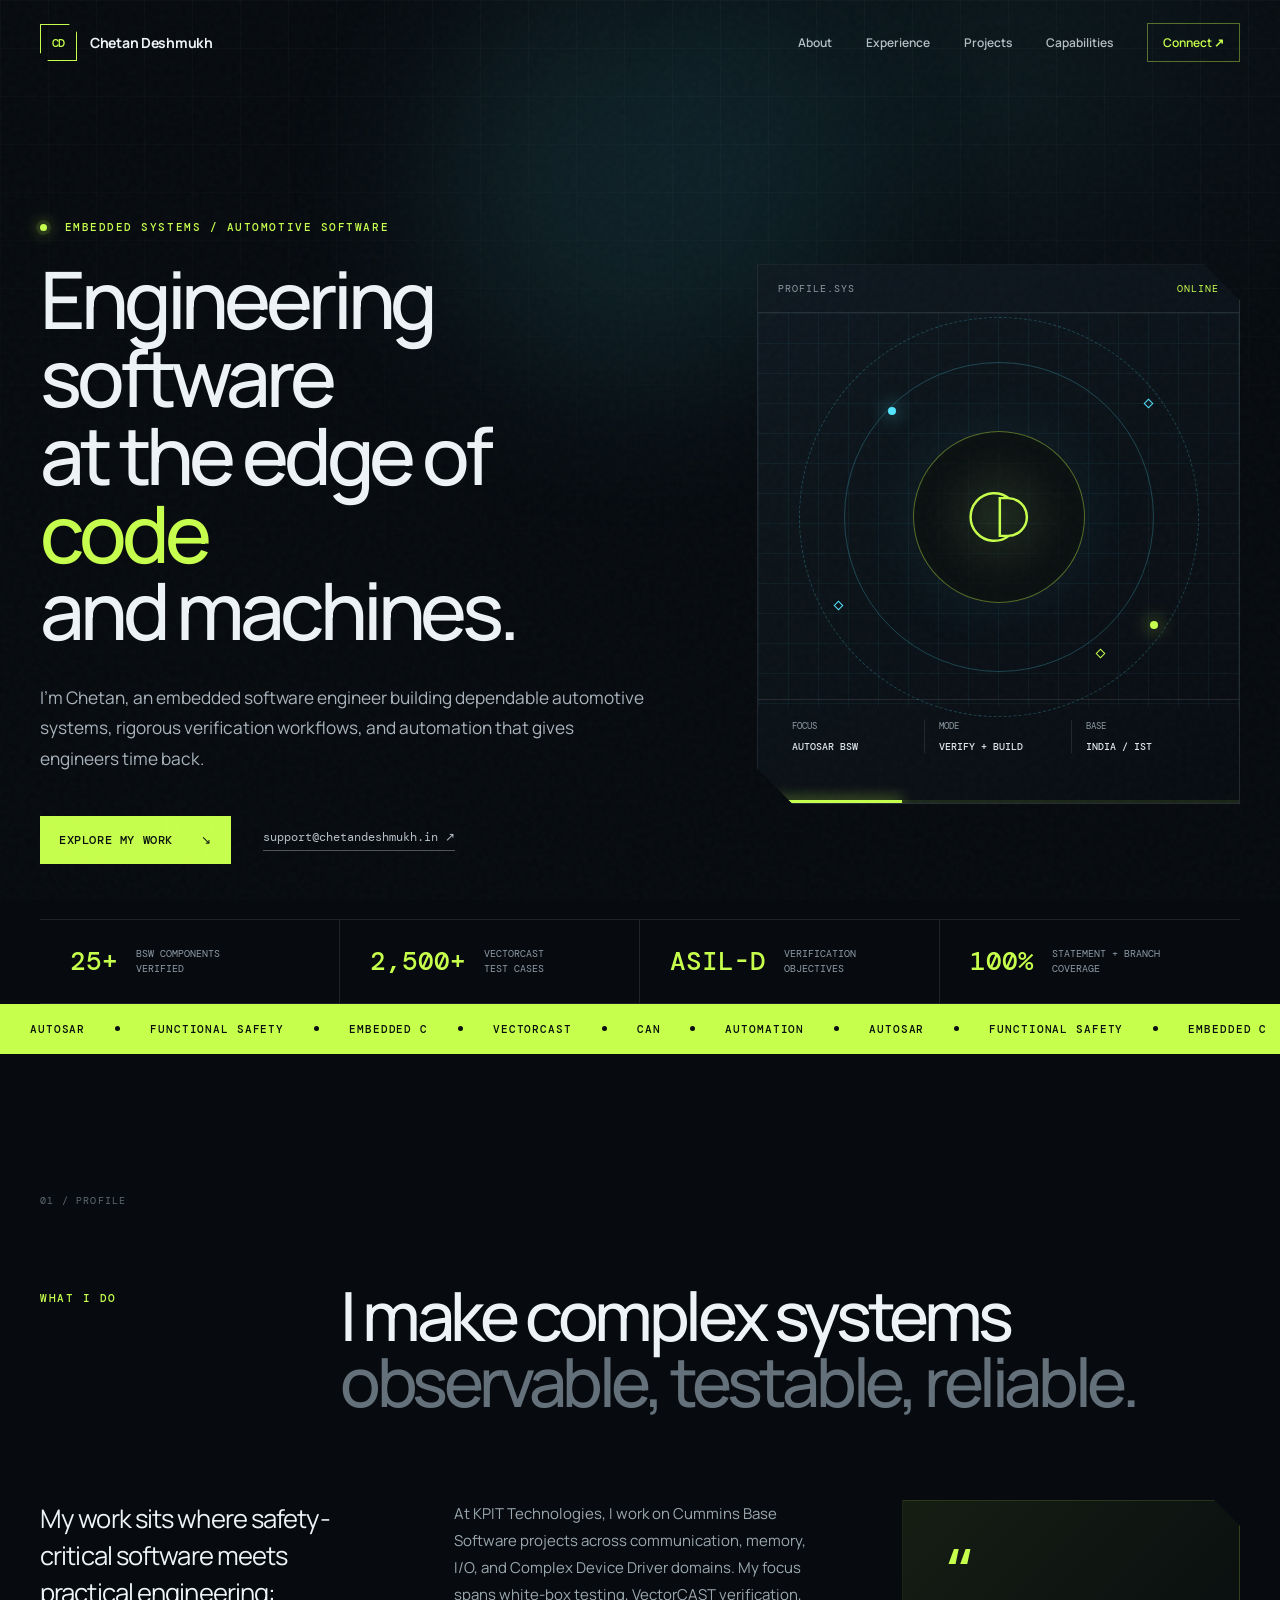
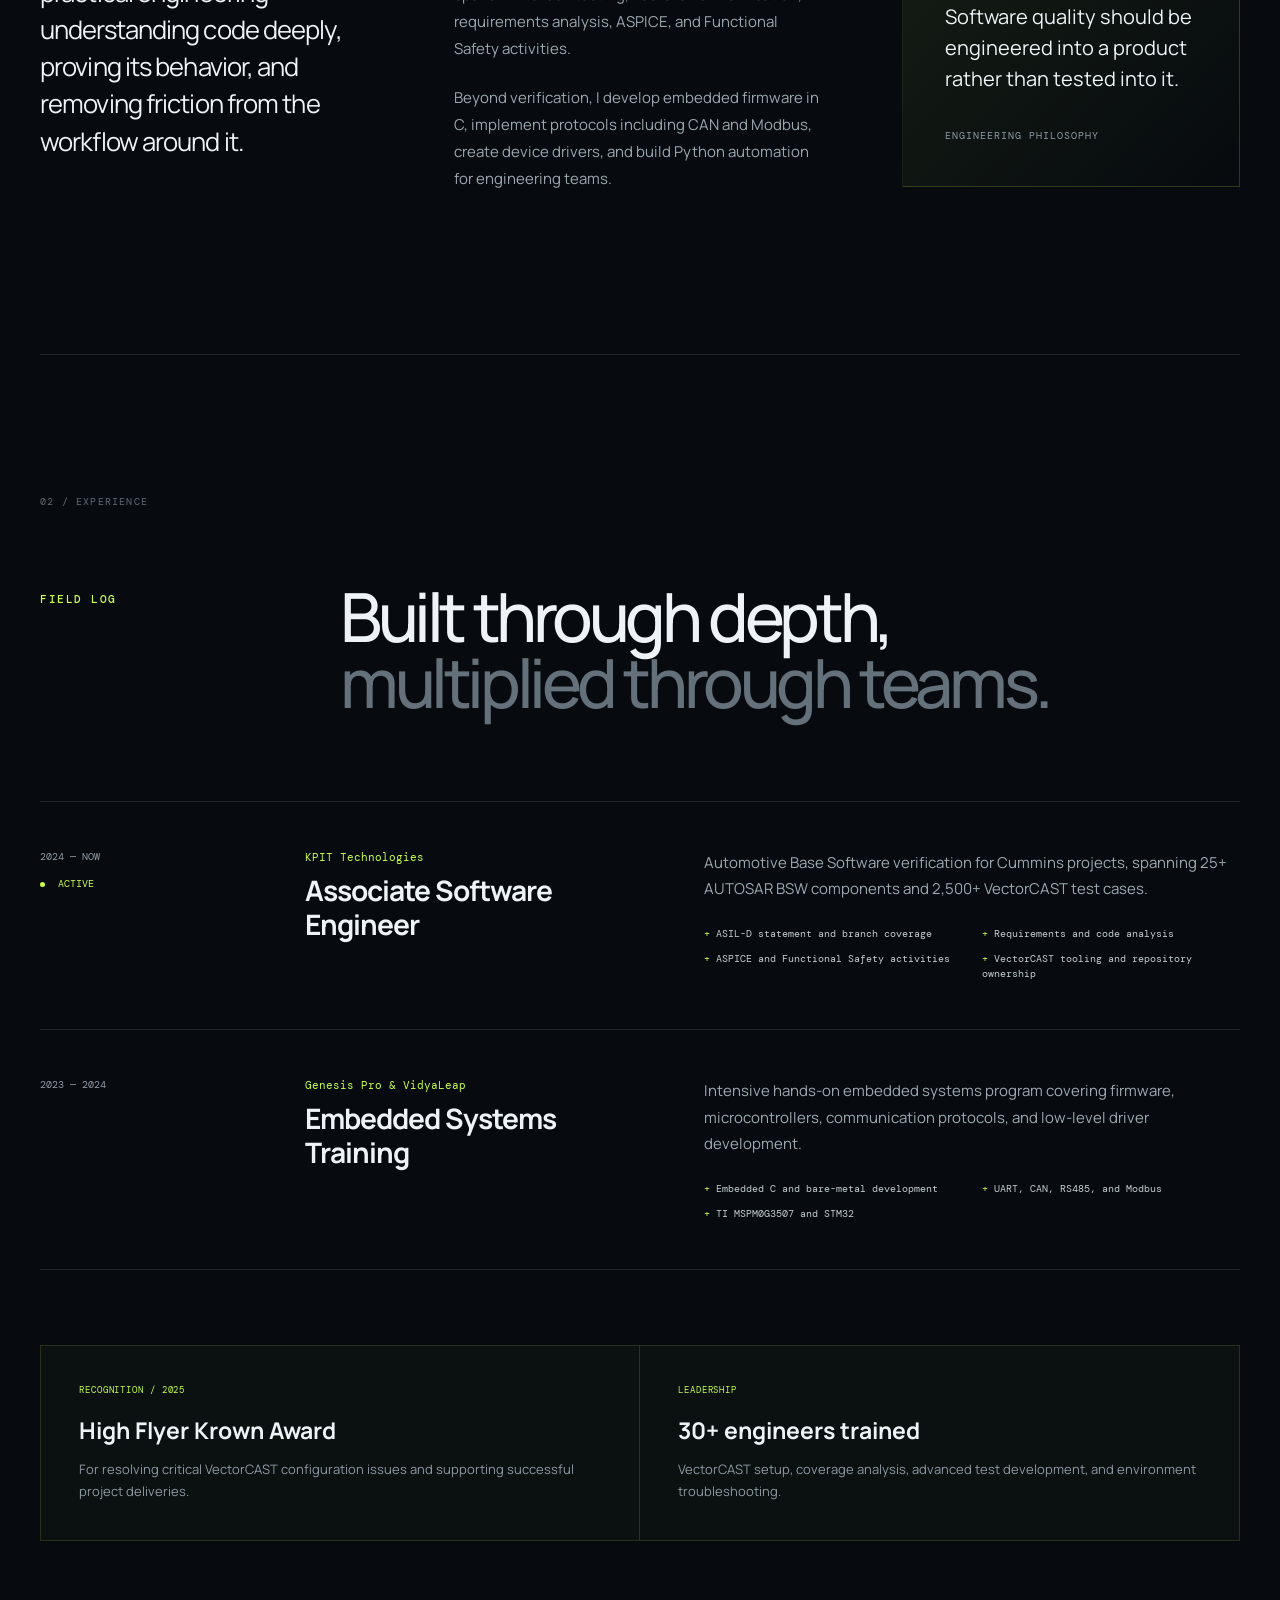
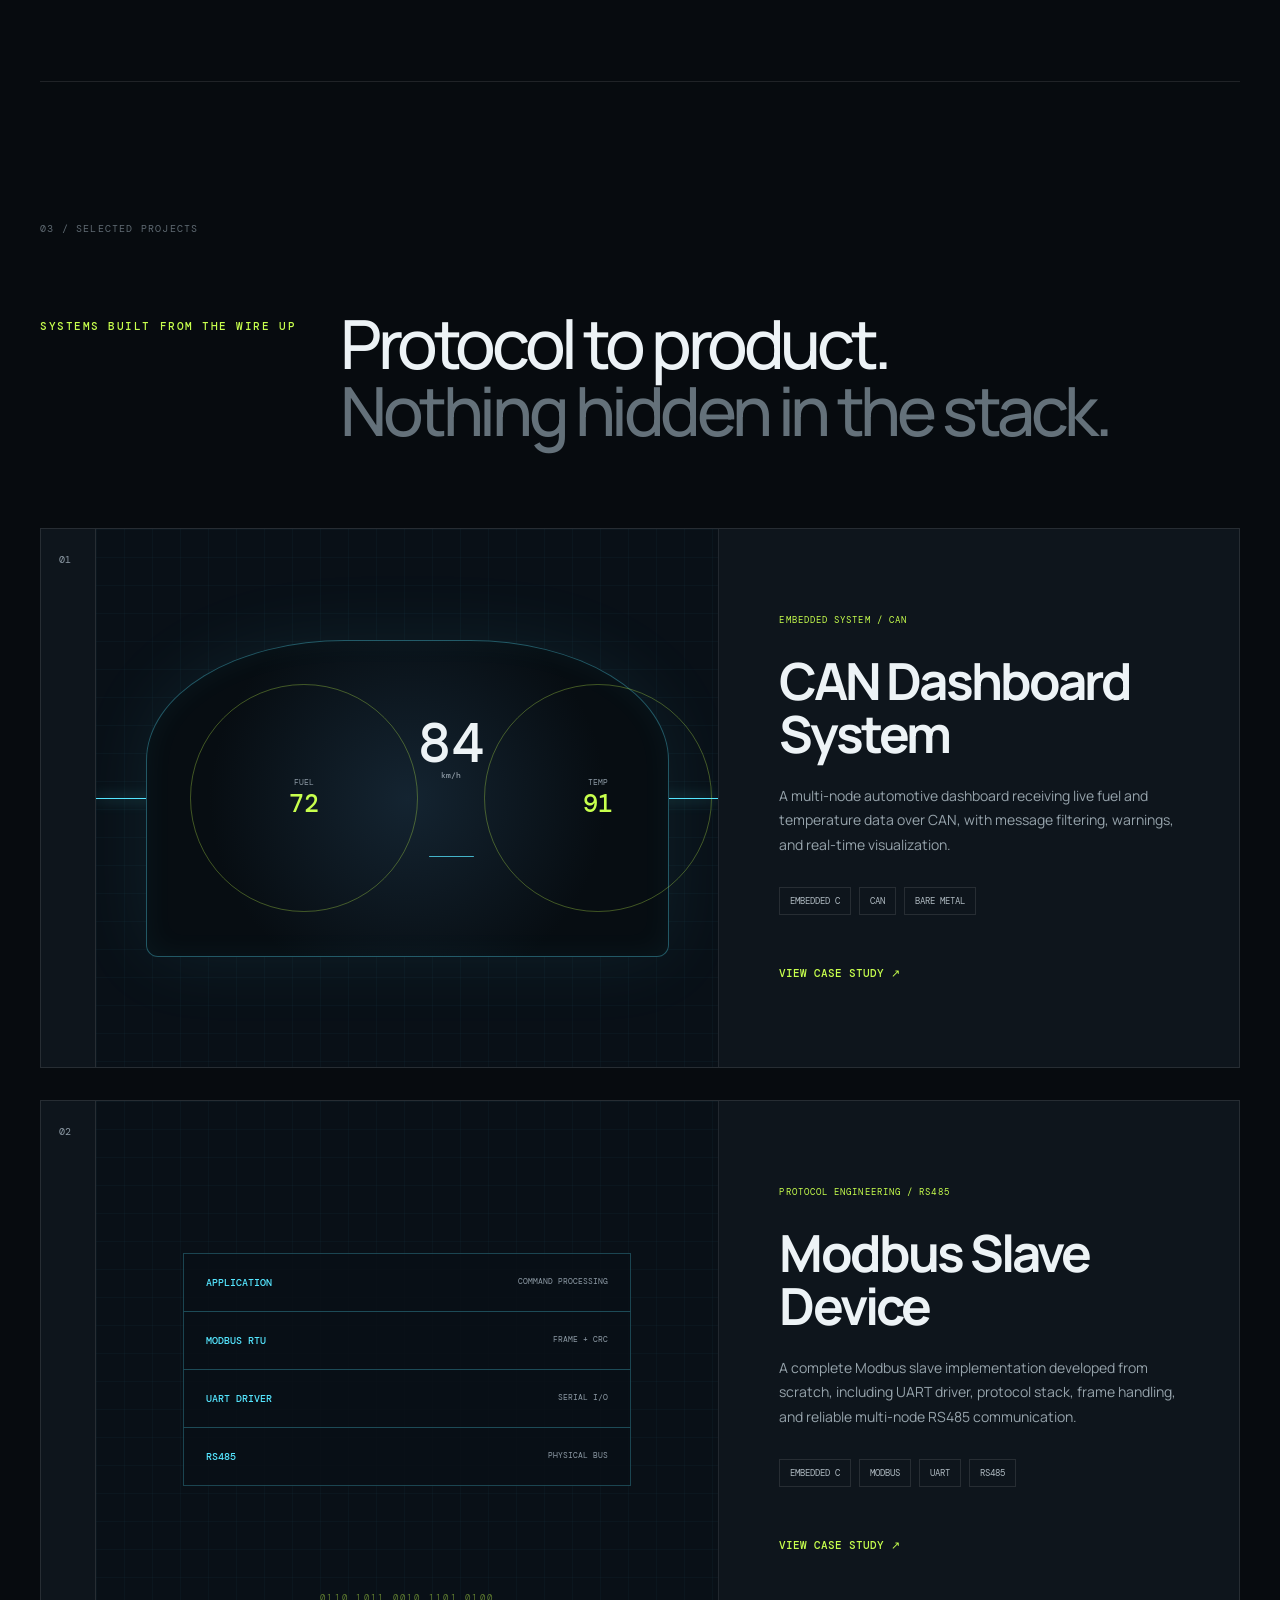
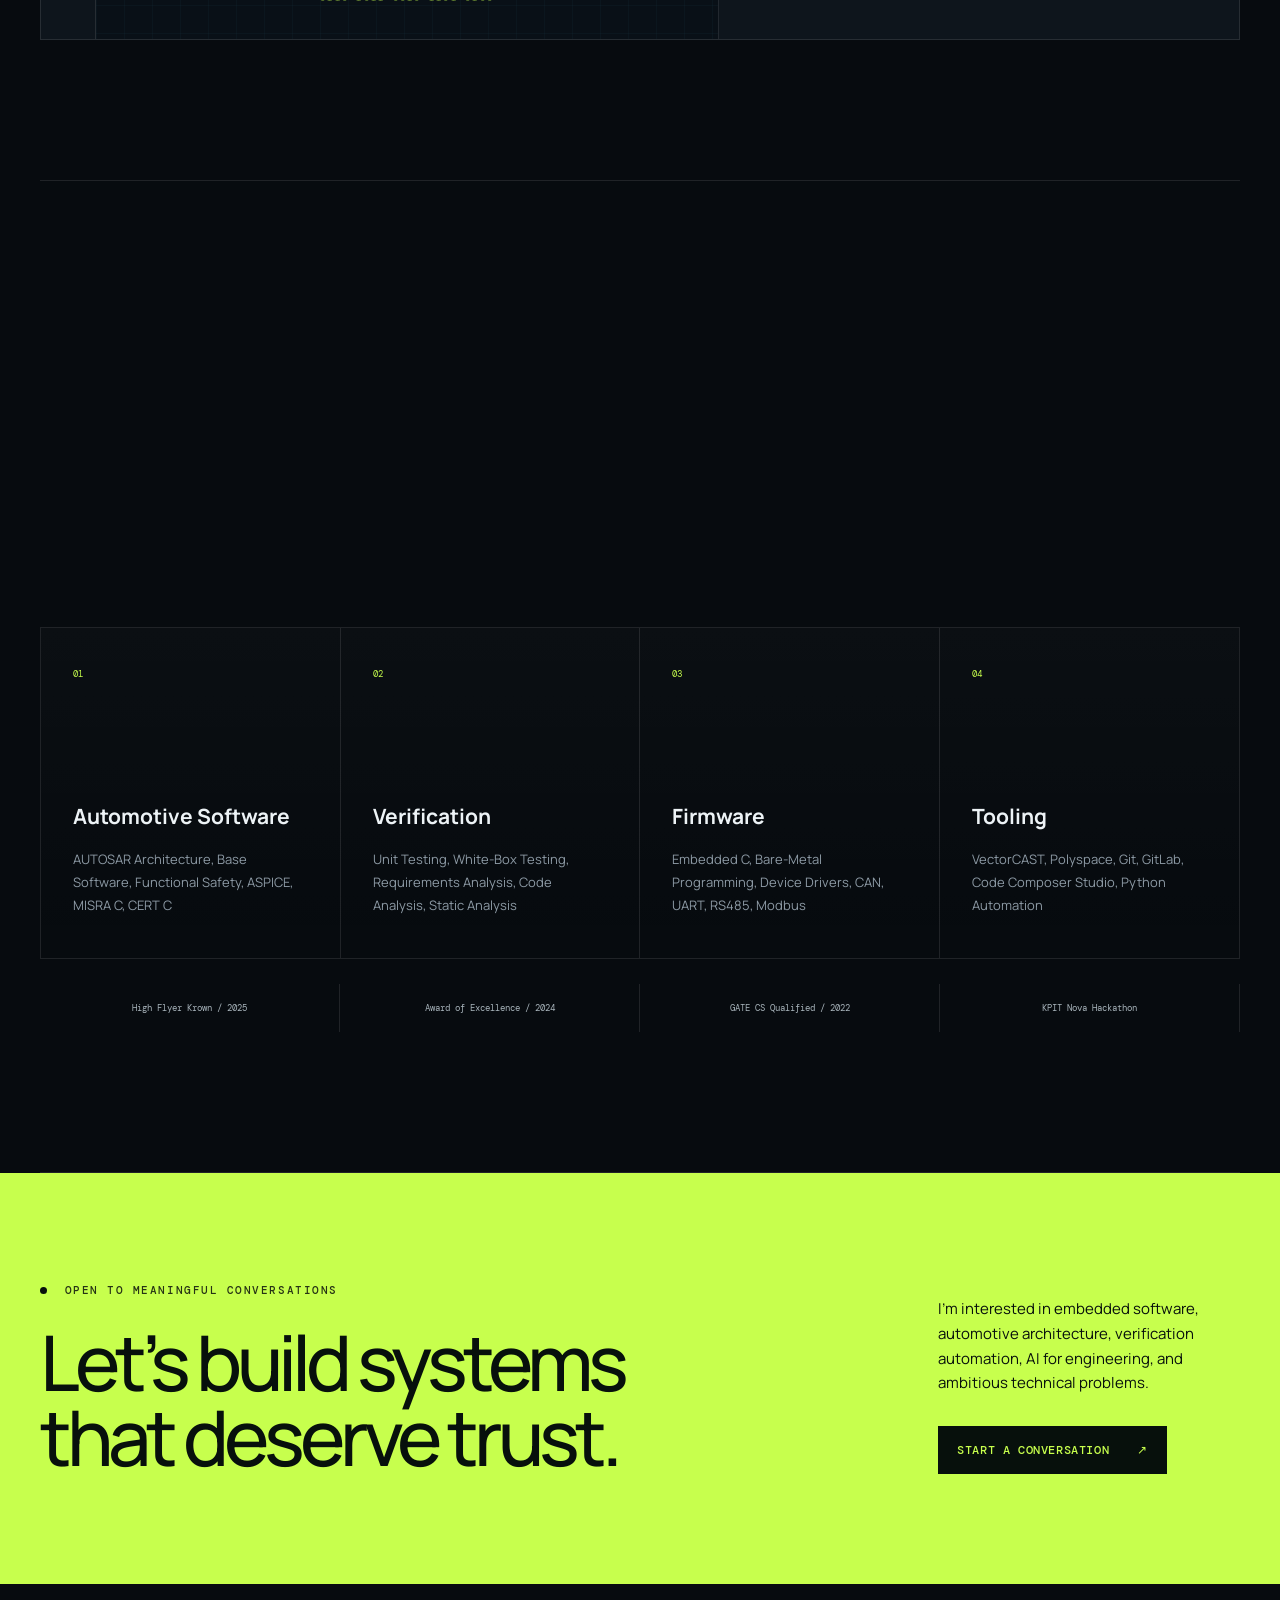
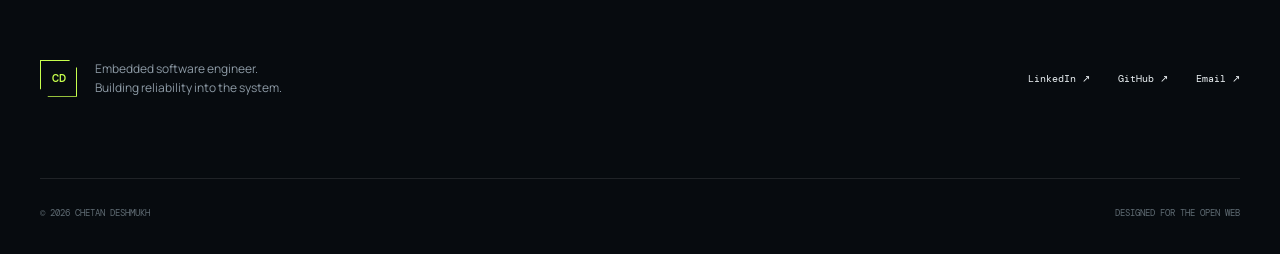
==== commit ac2af816: "Add Google AdSense meta tag to index.html" ====
--- a/index.html
+++ b/index.html
@@ -14,6 +14,7 @@
     <link rel="preconnect" href="https://fonts.gstatic.com" crossorigin>
     <link href="https://fonts.googleapis.com/css2?family=DM+Mono:wght@400;500&family=Manrope:wght@400;500;600;700;800&display=swap" rel="stylesheet">
     <link rel="stylesheet" href="assets/styles.css">
+    <meta name="google-adsense-account" content="ca-pub-2380518004431113">
     <script src="assets/script.js" defer></script>
 </head>
 <body>
